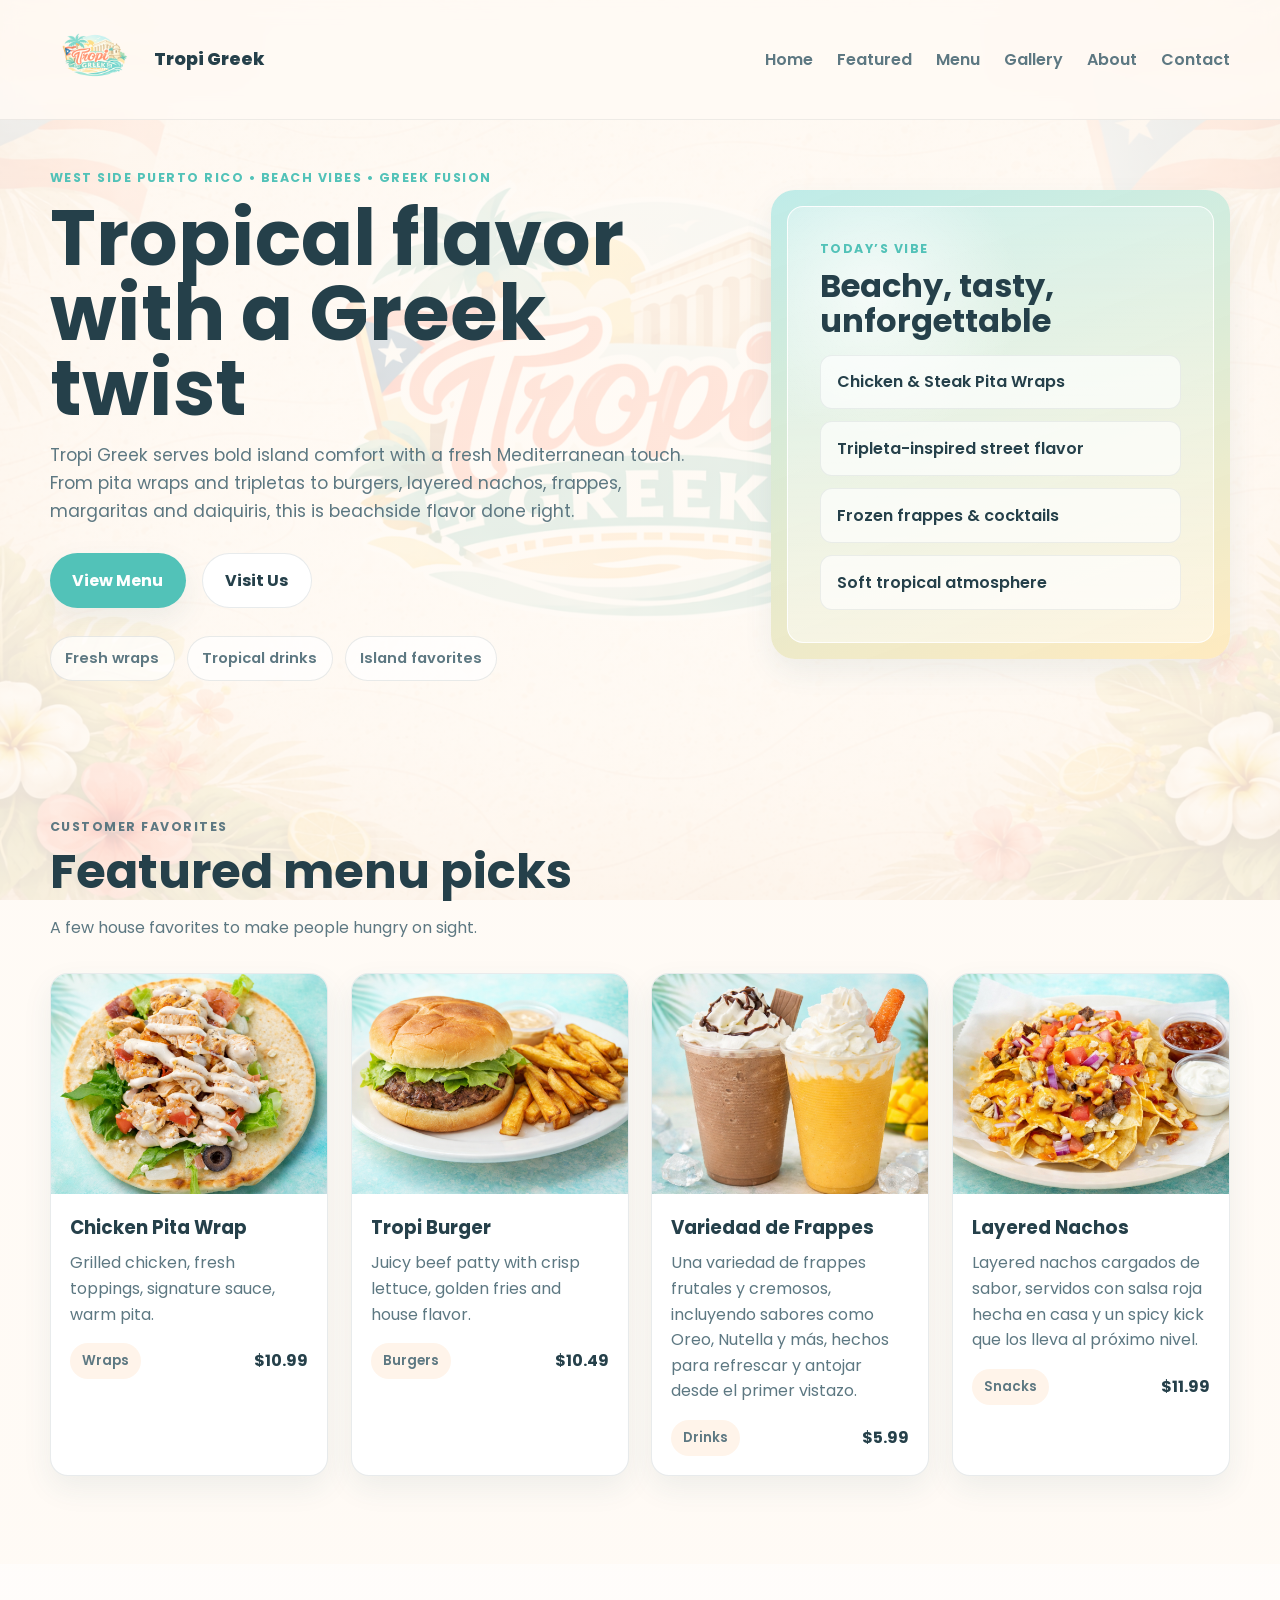
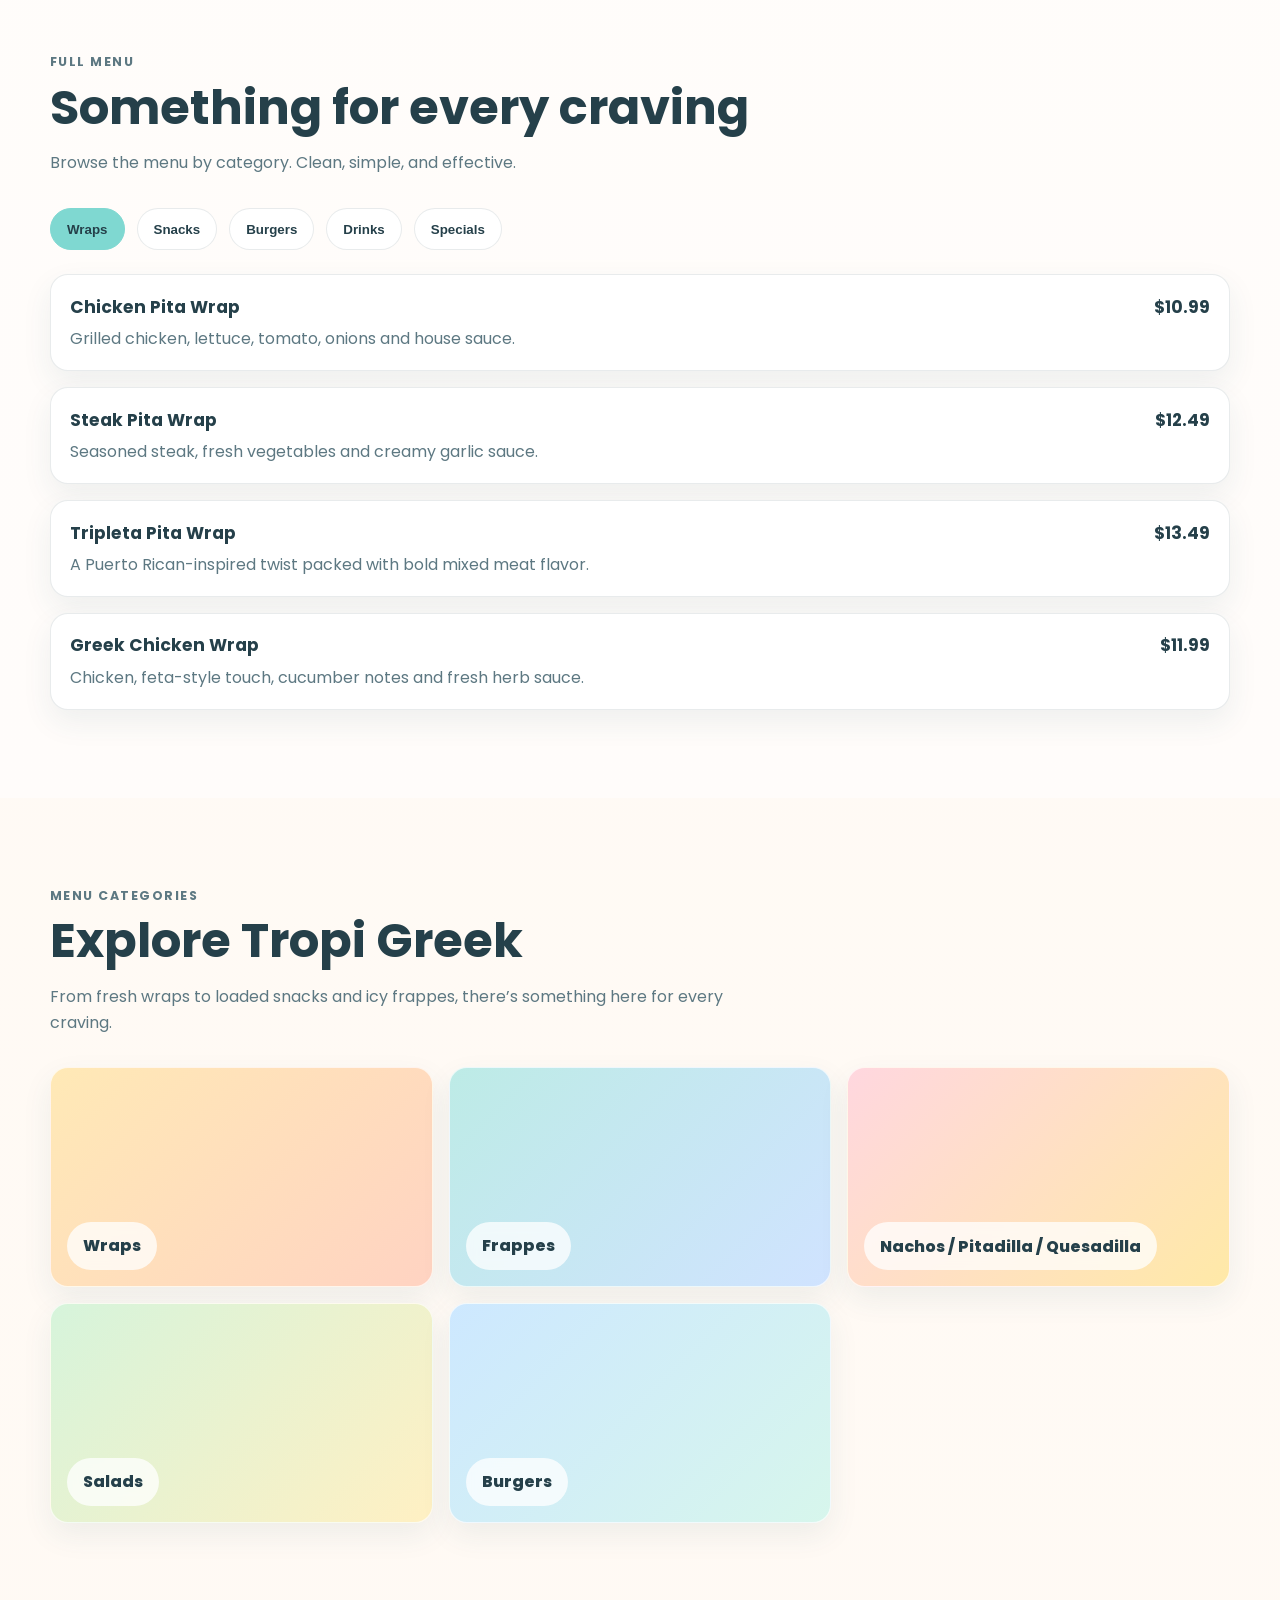
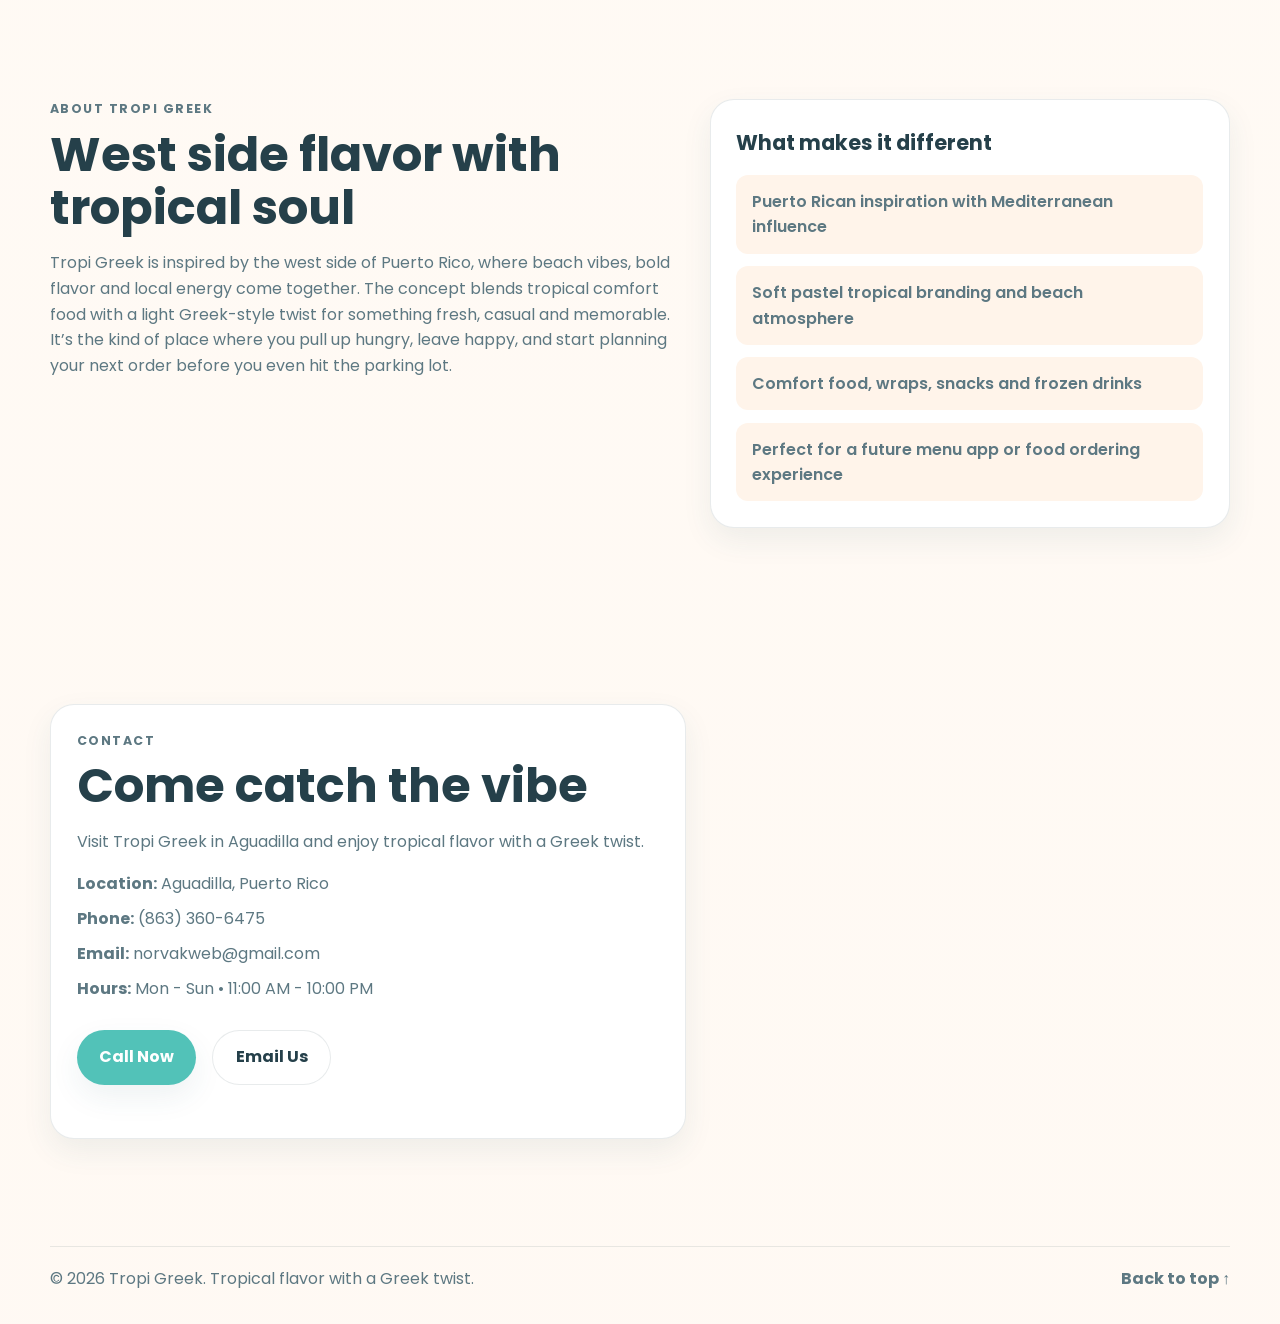
==== index.html @ 78d06142 "Tropi Greek landing page" ====
<!DOCTYPE html>
<html lang="en">
<head>
  <meta charset="UTF-8" />
  <meta name="viewport" content="width=device-width, initial-scale=1.0" />

  <title>Tropi Greek | Tropical flavor with a Greek twist</title>
  <meta
    name="description"
    content="Tropi Greek brings tropical Puerto Rican flavor with a Greek twist. Pita wraps, quesadillas, burgers, layered nachos, frappes, margaritas, daiquiris and more."
  />

  <link rel="preconnect" href="https://fonts.googleapis.com" />
  <link rel="preconnect" href="https://fonts.gstatic.com" crossorigin />
  <link
    href="https://fonts.googleapis.com/css2?family=Poppins:wght@400;500;600;700;800&display=swap"
    rel="stylesheet"
  />
  <link rel="stylesheet" href="style.css" />
</head>
<body>
  <!-- Header / Navigation -->
  <header class="site-header" id="home">
    <nav class="nav">
      <div class="container nav-inner">
        <a href="#home" class="logo">
          <img
            src="img/tropi-greek-logo.png"
            alt="Tropi Greek logo"
            class="logo-img"
          />
          <span class="logo-text">Tropi Greek</span>
        </a>

        <button
          class="nav-toggle"
          id="navToggle"
          aria-label="Toggle menu"
          aria-expanded="false"
        >
          <span></span>
          <span></span>
          <span></span>
        </button>

        <ul class="nav-menu" id="navMenu">
          <li><a href="#home">Home</a></li>
          <li><a href="#featured">Featured</a></li>
          <li><a href="#menu">Menu</a></li>
          <li><a href="#gallery">Gallery</a></li>
          <li><a href="#about">About</a></li>
          <li><a href="#contact">Contact</a></li>
        </ul>
      </div>
    </nav>

    <!-- Hero -->
    <section class="hero container">
      <div class="hero-copy">
        <p class="eyebrow">West Side Puerto Rico • Beach vibes • Greek fusion</p>

        <h1>Tropical flavor with a Greek twist</h1>

        <p class="hero-text">
          Tropi Greek serves bold island comfort with a fresh Mediterranean touch.
          From pita wraps and tripletas to burgers, layered nachos, frappes,
          margaritas and daiquiris, this is beachside flavor done right.
        </p>

        <div class="hero-actions">
          <a href="#menu" class="btn btn-primary">View Menu</a>
          <a href="#contact" class="btn btn-secondary">Visit Us</a>
        </div>

        <div class="hero-badges">
          <span>Fresh wraps</span>
          <span>Tropical drinks</span>
          <span>Island favorites</span>
        </div>
      </div>

      <div class="hero-card">
        <div class="hero-card-inner">
          <p class="mini-label">Today’s vibe</p>
          <h2>Beachy, tasty, unforgettable</h2>

          <ul>
            <li>Chicken & Steak Pita Wraps</li>
            <li>Tripleta-inspired street flavor</li>
            <li>Frozen frappes & cocktails</li>
            <li>Soft tropical atmosphere</li>
          </ul>
        </div>
      </div>
    </section>
  </header>

  <main>
    <!-- Featured -->
    <section class="section featured" id="featured">
      <div class="container">
        <div class="section-heading">
          <p class="section-kicker">Customer favorites</p>
          <h2>Featured menu picks</h2>
          <p>A few house favorites to make people hungry on sight.</p>
        </div>

        <div class="card-grid">
          <article class="food-card">
            <div class="food-image">
              <img
                src="img/pita-pollo.png"
                alt="Chicken pita wrap from Tropi Greek"
              />
            </div>

            <div class="food-card-body">
              <h3>Chicken Pita Wrap</h3>
              <p>Grilled chicken, fresh toppings, signature sauce, warm pita.</p>

              <div class="card-meta">
                <span>Wraps</span>
                <strong>$10.99</strong>
              </div>
            </div>
          </article>

          <article class="food-card">
            <div class="food-image">
              <img
                src="img/greek-burger.png"
                alt="Tropi Greek burger with fries"
              />
            </div>

            <div class="food-card-body">
              <h3>Tropi Burger</h3>
              <p>
                Juicy beef patty with crisp lettuce, golden fries and house flavor.
              </p>

              <div class="card-meta">
                <span>Burgers</span>
                <strong>$10.49</strong>
              </div>
            </div>
          </article>

          <article class="food-card">
            <div class="food-image">
              <img
                src="img/tropi-fraps.png"
                alt="Variedad de frappes de Tropi Greek"
              />
            </div>

            <div class="food-card-body">
              <h3>Variedad de Frappes</h3>
              <p>
                Una variedad de frappes frutales y cremosos, incluyendo sabores
                como Oreo, Nutella y más, hechos para refrescar y antojar desde el
                primer vistazo.
              </p>

              <div class="card-meta">
                <span>Drinks</span>
                <strong>$5.99</strong>
              </div>
            </div>
          </article>

          <article class="food-card">
            <div class="food-image">
              <img
                src="img/tropi-nachos.png"
                alt="Layered nachos from Tropi Greek"
              />
            </div>

            <div class="food-card-body">
              <h3>Layered Nachos</h3>
              <p>
                Layered nachos cargados de sabor, servidos con salsa roja hecha en
                casa y un spicy kick que los lleva al próximo nivel.
              </p>

              <div class="card-meta">
                <span>Snacks</span>
                <strong>$11.99</strong>
              </div>
            </div>
          </article>
        </div>
      </div>
    </section>

    <!-- Menu -->
    <section class="section menu-section" id="menu">
      <div class="container">
        <div class="section-heading">
          <p class="section-kicker">Full menu</p>
          <h2>Something for every craving</h2>
          <p>Browse the menu by category. Clean, simple, and effective.</p>
        </div>

        <div class="menu-tabs" id="menuTabs">
          <button class="tab-btn active" data-category="wraps">Wraps</button>
          <button class="tab-btn" data-category="snacks">Snacks</button>
          <button class="tab-btn" data-category="burgers">Burgers</button>
          <button class="tab-btn" data-category="drinks">Drinks</button>
          <button class="tab-btn" data-category="specials">Specials</button>
        </div>

        <div class="menu-panel active" data-panel="wraps">
          <div class="menu-list">
            <article class="menu-item">
              <div>
                <h3>Chicken Pita Wrap</h3>
                <p>Grilled chicken, lettuce, tomato, onions and house sauce.</p>
              </div>
              <strong>$10.99</strong>
            </article>

            <article class="menu-item">
              <div>
                <h3>Steak Pita Wrap</h3>
                <p>Seasoned steak, fresh vegetables and creamy garlic sauce.</p>
              </div>
              <strong>$12.49</strong>
            </article>

            <article class="menu-item">
              <div>
                <h3>Tripleta Pita Wrap</h3>
                <p>A Puerto Rican-inspired twist packed with bold mixed meat flavor.</p>
              </div>
              <strong>$13.49</strong>
            </article>

            <article class="menu-item">
              <div>
                <h3>Greek Chicken Wrap</h3>
                <p>Chicken, feta-style touch, cucumber notes and fresh herb sauce.</p>
              </div>
              <strong>$11.99</strong>
            </article>
          </div>
        </div>

        <div class="menu-panel" data-panel="snacks">
          <div class="menu-list">
            <article class="menu-item">
              <div>
                <h3>Quesadilla</h3>
                <p>Golden grilled tortilla loaded with melty cheese and choice of meat.</p>
              </div>
              <strong>$9.99</strong>
            </article>

            <article class="menu-item">
              <div>
                <h3>Layered Nachos</h3>
                <p>Crunchy chips, cheese, toppings, sauce and island flavor.</p>
              </div>
              <strong>$11.99</strong>
            </article>

            <article class="menu-item">
              <div>
                <h3>Loaded Fries</h3>
                <p>Crispy fries topped with cheese, sauce and optional protein.</p>
              </div>
              <strong>$8.99</strong>
            </article>

            <article class="menu-item">
              <div>
                <h3>Mozzarella Sticks</h3>
                <p>Classic crispy starter served hot and melty.</p>
              </div>
              <strong>$7.49</strong>
            </article>
          </div>
        </div>

        <div class="menu-panel" data-panel="burgers">
          <div class="menu-list">
            <article class="menu-item">
              <div>
                <h3>Tropi Burger</h3>
                <p>Juicy beef patty with lettuce, tomato, cheese and house sauce.</p>
              </div>
              <strong>$10.49</strong>
            </article>

            <article class="menu-item">
              <div>
                <h3>Double Beach Burger</h3>
                <p>Double patty, double cheese and a proper appetite requirement.</p>
              </div>
              <strong>$13.99</strong>
            </article>

            <article class="menu-item">
              <div>
                <h3>BBQ Island Burger</h3>
                <p>Smoky-sweet BBQ style burger with crispy onions.</p>
              </div>
              <strong>$11.99</strong>
            </article>
          </div>
        </div>

        <div class="menu-panel" data-panel="drinks">
          <div class="menu-list">
            <article class="menu-item">
              <div>
                <h3>Strawberry Frappe</h3>
                <p>Cold, creamy and bright with fruity tropical sweetness.</p>
              </div>
              <strong>$5.99</strong>
            </article>

            <article class="menu-item">
              <div>
                <h3>Vanilla Frappe</h3>
                <p>Smooth blended classic for the sweet-tooth crowd.</p>
              </div>
              <strong>$5.49</strong>
            </article>

            <article class="menu-item">
              <div>
                <h3>Margarita</h3>
                <p>Frozen or on the rocks. Citrus, chill and beach energy.</p>
              </div>
              <strong>$8.99</strong>
            </article>

            <article class="menu-item">
              <div>
                <h3>Daiquiri</h3>
                <p>Refreshing frozen cocktail with a fun tropical kick.</p>
              </div>
              <strong>$8.49</strong>
            </article>
          </div>
        </div>

        <div class="menu-panel" data-panel="specials">
          <div class="menu-list">
            <article class="menu-item">
              <div>
                <h3>Tropi Combo</h3>
                <p>Any pita wrap, fries and a drink.</p>
              </div>
              <strong>$15.99</strong>
            </article>

            <article class="menu-item">
              <div>
                <h3>Beach Snack Combo</h3>
                <p>Quesadilla or nachos with a frappe.</p>
              </div>
              <strong>$14.49</strong>
            </article>

            <article class="menu-item">
              <div>
                <h3>Sunset Burger Combo</h3>
                <p>Burger, fries and house drink for end-of-day cravings.</p>
              </div>
              <strong>$16.49</strong>
            </article>
          </div>
        </div>
      </div>
    </section>

    <!-- Gallery -->
<section class="section gallery-section" id="gallery">
  <div class="container">
    <div class="section-heading">
      <p class="section-kicker">Menu Categories</p>
      <h2>Explore Tropi Greek</h2>
      <p>From fresh wraps to loaded snacks and icy frappes, there’s something here for every craving.</p>
    </div>

    <div class="gallery-grid gallery-grid-five">
      <div class="gallery-card gallery-a">
        <span>Wraps</span>
      </div>

      <div class="gallery-card gallery-b">
        <span>Frappes</span>
      </div>

      <div class="gallery-card gallery-c">
        <span>Nachos / Pitadilla / Quesadilla</span>
      </div>

      <div class="gallery-card gallery-d">
        <span>Salads</span>
      </div>

      <div class="gallery-card gallery-e">
        <span>Burgers</span>
      </div>
    </div>
  </div>
</section>

    <!-- About -->
    <section class="section about-section" id="about">
      <div class="container about-grid">
        <div>
          <p class="section-kicker">About Tropi Greek</p>
          <h2>West side flavor with tropical soul</h2>
          <p>
            Tropi Greek is inspired by the west side of Puerto Rico, where beach
            vibes, bold flavor and local energy come together. The concept blends
            tropical comfort food with a light Greek-style twist for something
            fresh, casual and memorable.
          </p>
          <p>
            It’s the kind of place where you pull up hungry, leave happy, and start
            planning your next order before you even hit the parking lot.
          </p>
        </div>

        <div class="about-box">
          <h3>What makes it different</h3>
          <ul>
            <li>Puerto Rican inspiration with Mediterranean influence</li>
            <li>Soft pastel tropical branding and beach atmosphere</li>
            <li>Comfort food, wraps, snacks and frozen drinks</li>
            <li>Perfect for a future menu app or food ordering experience</li>
          </ul>
        </div>
      </div>
    </section>

    <!-- Contact -->
    <section class="section contact-section" id="contact">
      <div class="container contact-grid">
        <div class="contact-card">
          <p class="section-kicker">Contact</p>
          <h2>Come catch the vibe</h2>
          <p>Visit Tropi Greek in Aguadilla and enjoy tropical flavor with a Greek twist.</p>

          <div class="contact-list">
            <p>
              <strong>Location:</strong>
              <a
                href="https://maps.app.goo.gl/B4uURozzpSMgaA9f9"
                target="_blank"
                rel="noopener noreferrer"
              >
                Aguadilla, Puerto Rico
              </a>
            </p>
            <p><strong>Phone:</strong> (863) 360-6475</p>
            <p><strong>Email:</strong> norvakweb@gmail.com</p>
            <p><strong>Hours:</strong> Mon - Sun • 11:00 AM - 10:00 PM</p>
          </div>

          <div class="hero-actions">
            <a href="tel:+18633606475" class="btn btn-primary">Call Now</a>
            <a href="mailto:norvakweb@gmail.com" class="btn btn-secondary">Email Us</a>
          </div>
        </div>
      </div>
    </section>
  </main>

  <!-- Footer -->
  <footer class="site-footer">
    <div class="container footer-inner">
      <p>© <span id="year"></span> Tropi Greek. Tropical flavor with a Greek twist.</p>
      <a href="#home">Back to top ↑</a>
    </div>
  </footer>

  <script src="script.js"></script>
</body>
</html>
---- style.css ----
:root {
  --bg: #fffaf4;
  --surface: #ffffff;
  --surface-soft: #fff4ea;
  --text: #25404a;
  --text-soft: #5d7882;
  --primary: #7fd8d1;
  --primary-deep: #52c2b8;
  --secondary: #ffb8a6;
  --accent: #ffe29a;
  --mint: #c8f0dc;
  --border: rgba(37, 64, 74, 0.1);
  --shadow: 0 12px 30px rgba(44, 86, 100, 0.08);
  --radius-lg: 24px;
  --radius-md: 18px;
  --radius-sm: 12px;
  --container: 1180px;
}

* {
  box-sizing: border-box;
  margin: 0;
  padding: 0;
}

html {
  scroll-behavior: smooth;
}

body {
  font-family: "Poppins", sans-serif;
  background:
    linear-gradient(rgba(255, 250, 244, 0.82), rgba(255, 248, 241, 0.82)),
    url("img/tropi-background.png") center center / cover no-repeat fixed;
  color: var(--text);
  line-height: 1.6;
}

img {
  max-width: 100%;
  display: block;
}

a {
  color: inherit;
  text-decoration: none;
}

ul {
  list-style: none;
}

.container {
  width: min(100% - 2rem, var(--container));
  margin-inline: auto;
}

.section {
  padding: 5.5rem 0;
}

.section-heading {
  max-width: 720px;
  margin-bottom: 2rem;
}

.section-kicker,
.eyebrow,
.mini-label {
  text-transform: uppercase;
  letter-spacing: 0.12em;
  font-size: 0.78rem;
  font-weight: 700;
  color: var(--primary-deep);
}

.section-heading h2,
.about-section h2,
.contact-card h2 {
  font-size: clamp(2rem, 4vw, 3rem);
  line-height: 1.1;
  margin: 0.6rem 0 1rem;
}

.section-heading p,
.hero-text,
.about-section p,
.contact-card p,
.menu-item p,
.food-card p {
  color: var(--text-soft);
}

.site-header {
  padding-bottom: 3rem;
}

.nav {
  position: sticky;
  top: 0;
  z-index: 1000;
  backdrop-filter: blur(10px);
  background: rgba(255, 250, 244, 0.88);
  border-bottom: 1px solid rgba(37, 64, 74, 0.08);
}

.nav-inner {
  display: flex;
  align-items: center;
  justify-content: space-between;
  padding: 0.9rem 0;
  position: relative;
}

.logo {
  display: inline-flex;
  align-items: center;
  gap: 0.85rem;
  font-weight: 800;
  color: var(--text);
}

.logo-img {
  width: 90px;
  height: 90px;
  object-fit: contain;
  display: block;
  flex-shrink: 0;
}

.logo-text {
  font-size: 1.1rem;
  line-height: 1;
}

.nav-menu {
  display: flex;
  align-items: center;
  gap: 1.5rem;
}

.nav-menu a {
  font-weight: 600;
  color: var(--text-soft);
  transition: color 0.2s ease;
}

.nav-menu a:hover {
  color: var(--text);
}

.nav-toggle {
  display: none;
  background: transparent;
  border: 0;
  cursor: pointer;
}

.nav-toggle span {
  display: block;
  width: 28px;
  height: 3px;
  margin: 5px 0;
  border-radius: 999px;
  background: var(--text);
}

.hero {
  display: grid;
  grid-template-columns: 1.2fr 0.8fr;
  gap: 2rem;
  align-items: center;
  padding-top: 3rem;
}

.hero-copy h1 {
  font-size: clamp(2.75rem, 6vw, 5rem);
  line-height: 0.98;
  margin: 0.8rem 0 1rem;
}

.hero-text {
  max-width: 650px;
  font-size: 1.08rem;
}

.hero-actions {
  display: flex;
  flex-wrap: wrap;
  gap: 1rem;
  margin: 1.75rem 0;
}

.btn {
  display: inline-flex;
  align-items: center;
  justify-content: center;
  min-height: 50px;
  padding: 0.85rem 1.4rem;
  border-radius: 999px;
  font-weight: 700;
  transition: transform 0.2s ease, box-shadow 0.2s ease, background 0.2s ease;
}

.btn:hover {
  transform: translateY(-2px);
}

.btn-primary {
  background: var(--primary-deep);
  color: white;
  box-shadow: var(--shadow);
}

.btn-secondary {
  background: white;
  color: var(--text);
  border: 1px solid var(--border);
}

.hero-badges {
  display: flex;
  flex-wrap: wrap;
  gap: 0.75rem;
}

.hero-badges span {
  background: rgba(255, 255, 255, 0.7);
  border: 1px solid var(--border);
  padding: 0.6rem 0.9rem;
  border-radius: 999px;
  font-size: 0.92rem;
  font-weight: 600;
  color: var(--text-soft);
}

.hero-card {
  min-height: 440px;
  border-radius: var(--radius-lg);
  padding: 1rem;
  background:
    linear-gradient(160deg, rgba(127, 216, 209, 0.5), rgba(255, 226, 154, 0.55)),
    linear-gradient(180deg, #ffffff, #fff6ef);
  box-shadow: var(--shadow);
  display: flex;
}

.hero-card-inner {
  width: 100%;
  border-radius: calc(var(--radius-lg) - 8px);
  border: 1px solid rgba(255, 255, 255, 0.9);
  padding: 2rem;
  display: flex;
  flex-direction: column;
  justify-content: flex-end;
  background:
    radial-gradient(circle at 20% 20%, rgba(255, 255, 255, 0.7), transparent 30%),
    linear-gradient(180deg, rgba(255, 255, 255, 0.25), rgba(255, 255, 255, 0.5));
}

.hero-card-inner h2 {
  font-size: 2rem;
  margin: 0.6rem 0 1rem;
  line-height: 1.1;
}

.hero-card-inner ul {
  display: grid;
  gap: 0.75rem;
}

.hero-card-inner li {
  background: rgba(255, 255, 255, 0.65);
  border: 1px solid rgba(37, 64, 74, 0.08);
  border-radius: var(--radius-sm);
  padding: 0.85rem 1rem;
  font-weight: 600;
}

.card-grid {
  display: grid;
  grid-template-columns: repeat(4, 1fr);
  gap: 1.4rem;
}

.food-card {
  background: var(--surface);
  border-radius: var(--radius-md);
  overflow: hidden;
  box-shadow: var(--shadow);
  border: 1px solid var(--border);
}

.food-image {
  height: 220px;
  overflow: hidden;
  background: linear-gradient(135deg, #e8fbf8, #fff3e8);
}

.food-image img {
  width: 100%;
  height: 100%;
  object-fit: cover;
  display: block;
}

.food-card-body {
  padding: 1.2rem;
}

.food-card h3 {
  margin-bottom: 0.5rem;
  font-size: 1.15rem;
}

.card-meta {
  display: flex;
  align-items: center;
  justify-content: space-between;
  margin-top: 1rem;
  gap: 1rem;
}

.card-meta span {
  background: var(--surface-soft);
  color: var(--text-soft);
  font-weight: 600;
  padding: 0.45rem 0.75rem;
  border-radius: 999px;
  font-size: 0.84rem;
}

.card-meta strong {
  color: var(--text);
  font-size: 1rem;
}

.menu-section {
  background: rgba(255, 255, 255, 0.55);
}

.menu-tabs {
  display: flex;
  flex-wrap: wrap;
  gap: 0.75rem;
  margin-bottom: 1.5rem;
}

.tab-btn {
  border: 1px solid var(--border);
  background: white;
  color: var(--text);
  border-radius: 999px;
  padding: 0.8rem 1rem;
  font-weight: 700;
  cursor: pointer;
  transition: all 0.2s ease;
}

.tab-btn.active,
.tab-btn:hover {
  background: var(--primary);
  border-color: var(--primary);
}

.menu-panel {
  display: none;
}

.menu-panel.active {
  display: block;
}

.menu-list {
  display: grid;
  gap: 1rem;
}

.menu-item {
  background: white;
  border: 1px solid var(--border);
  border-radius: var(--radius-md);
  padding: 1.15rem 1.2rem;
  box-shadow: var(--shadow);
  display: flex;
  align-items: flex-start;
  justify-content: space-between;
  gap: 1rem;
}

.menu-item h3 {
  margin-bottom: 0.3rem;
  font-size: 1.08rem;
}

.menu-item strong {
  white-space: nowrap;
  font-size: 1.05rem;
}

.gallery-grid {
  display: grid;
  gap: 1rem;
}

.gallery-grid-five {
  grid-template-columns: repeat(3, 1fr);
}

.gallery-card {
  min-height: 220px;
  border-radius: var(--radius-md);
  padding: 1rem;
  display: flex;
  align-items: end;
  justify-content: start;
  color: var(--text);
  font-weight: 800;
  box-shadow: var(--shadow);
  border: 1px solid rgba(255, 255, 255, 0.7);
}

.gallery-card span {
  background: rgba(255, 255, 255, 0.82);
  backdrop-filter: blur(6px);
  padding: 0.7rem 1rem;
  border-radius: 999px;
  font-size: 1rem;
}

.gallery-a {
  background: linear-gradient(135deg, #ffe9b6, #ffd3c2);
}

.gallery-b {
  background: linear-gradient(135deg, #bdebe6, #d0e3ff);
}

.gallery-c {
  background: linear-gradient(135deg, #ffd7df, #ffe9a7);
}

.gallery-d {
  background: linear-gradient(135deg, #d6f4db, #fff0c3);
}

.gallery-e {
  background: linear-gradient(135deg, #cde8ff, #d7f6ec);
}

.gallery-card span {
  background: rgba(255, 255, 255, 0.75);
  backdrop-filter: blur(6px);
  padding: 0.7rem 1rem;
  border-radius: 999px;
}

.gallery-a {
  background: linear-gradient(135deg, #ffe9b6, #ffd3c2);
}

.gallery-b {
  background: linear-gradient(135deg, #bdebe6, #d0e3ff);
}

.gallery-c {
  background: linear-gradient(135deg, #ffd7df, #ffe9a7);
}

.gallery-d {
  background: linear-gradient(135deg, #d6f4db, #fff0c3);
}

.gallery-e {
  background: linear-gradient(135deg, #cde8ff, #d7f6ec);
}

.gallery-f {
  background: linear-gradient(135deg, #ffd7c9, #fff4b3);
}

.about-grid,
.contact-grid {
  display: grid;
  grid-template-columns: 1.1fr 0.9fr;
  gap: 1.5rem;
  align-items: start;
}

.about-box,
.contact-card {
  background: white;
  border-radius: var(--radius-lg);
  padding: 1.6rem;
  border: 1px solid var(--border);
  box-shadow: var(--shadow);
}

.about-box h3 {
  margin-bottom: 1rem;
  font-size: 1.3rem;
}

.about-box ul {
  display: grid;
  gap: 0.8rem;
}

.about-box li {
  padding: 0.85rem 0.95rem;
  border-radius: var(--radius-sm);
  background: var(--surface-soft);
  color: var(--text-soft);
  font-weight: 600;
}

.contact-list {
  display: grid;
  gap: 0.6rem;
  margin-top: 1rem;
}

.site-footer {
  padding: 1.2rem 0 2rem;
}

.footer-inner {
  border-top: 1px solid var(--border);
  padding-top: 1.2rem;
  display: flex;
  justify-content: space-between;
  gap: 1rem;
  flex-wrap: wrap;
  color: var(--text-soft);
}

.footer-inner a {
  font-weight: 700;
}

@media (max-width: 1024px) {
  .hero,
  .about-grid,
  .contact-grid {
    grid-template-columns: 1fr 1fr;
  }

  .card-grid {
    grid-template-columns: repeat(2, 1fr);
  }

  .gallery-grid {
    grid-template-columns: repeat(2, 1fr);
  }

  .hero {
    align-items: stretch;
  }
}

@media (max-width: 768px) {
  .nav-toggle {
    display: block;
    z-index: 20;
  }

  .nav-menu {
    position: absolute;
    top: calc(100% + 0.5rem);
    right: 0;
    width: min(260px, 100%);
    background: rgba(255, 255, 255, 0.96);
    border: 1px solid var(--border);
    box-shadow: var(--shadow);
    border-radius: var(--radius-md);
    padding: 1rem;
    display: none;
    flex-direction: column;
    align-items: flex-start;
  }

  .nav-menu.open {
    display: flex;
  }

  .hero,
  .about-grid,
  .contact-grid,
  .card-grid,
  .gallery-grid {
    grid-template-columns: 1fr;
  }

  .hero {
    padding-top: 2rem;
  }

  .hero-card {
    min-height: 320px;
  }

  .menu-item {
    flex-direction: column;
    align-items: flex-start;
  }

  .section {
    padding: 4.5rem 0;
  }

  .hero-copy h1 {
    line-height: 1.02;
  }

  .logo-img {
    width: 72px;
    height: 72px;
  }
}
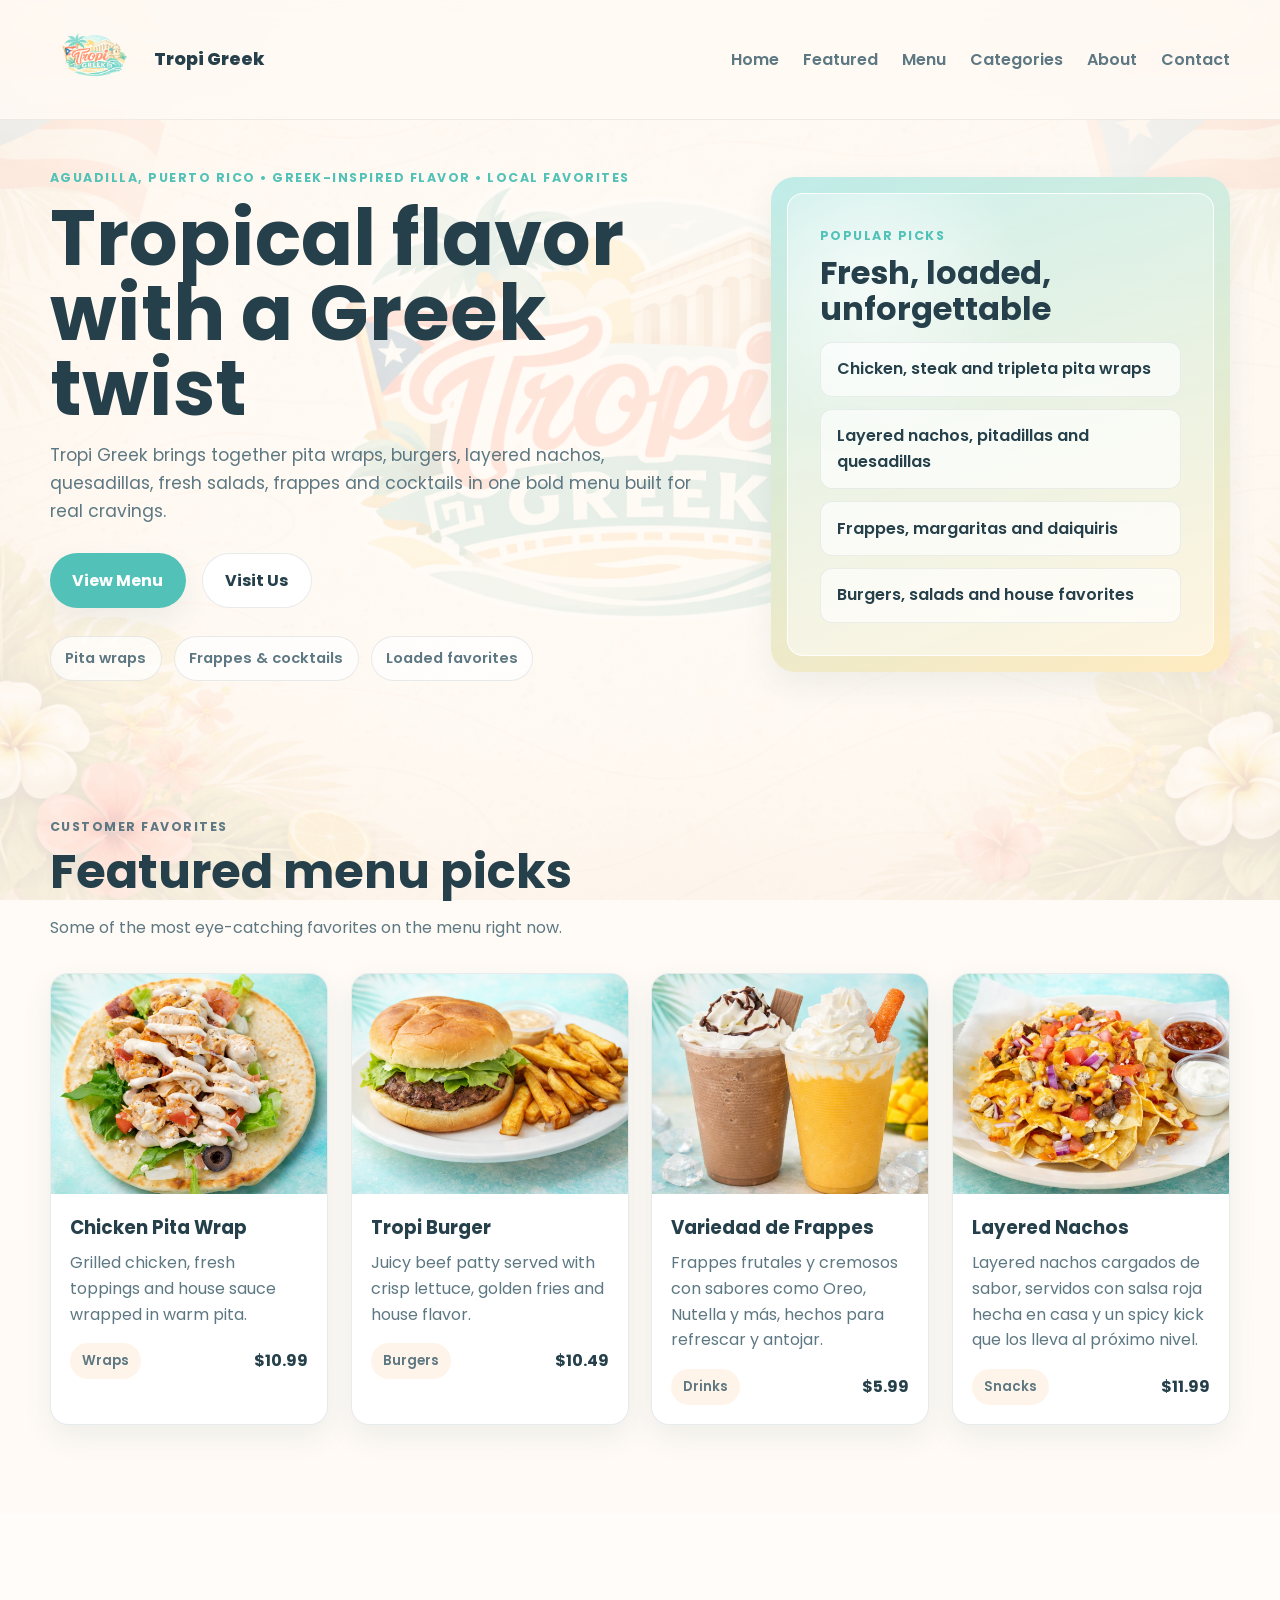
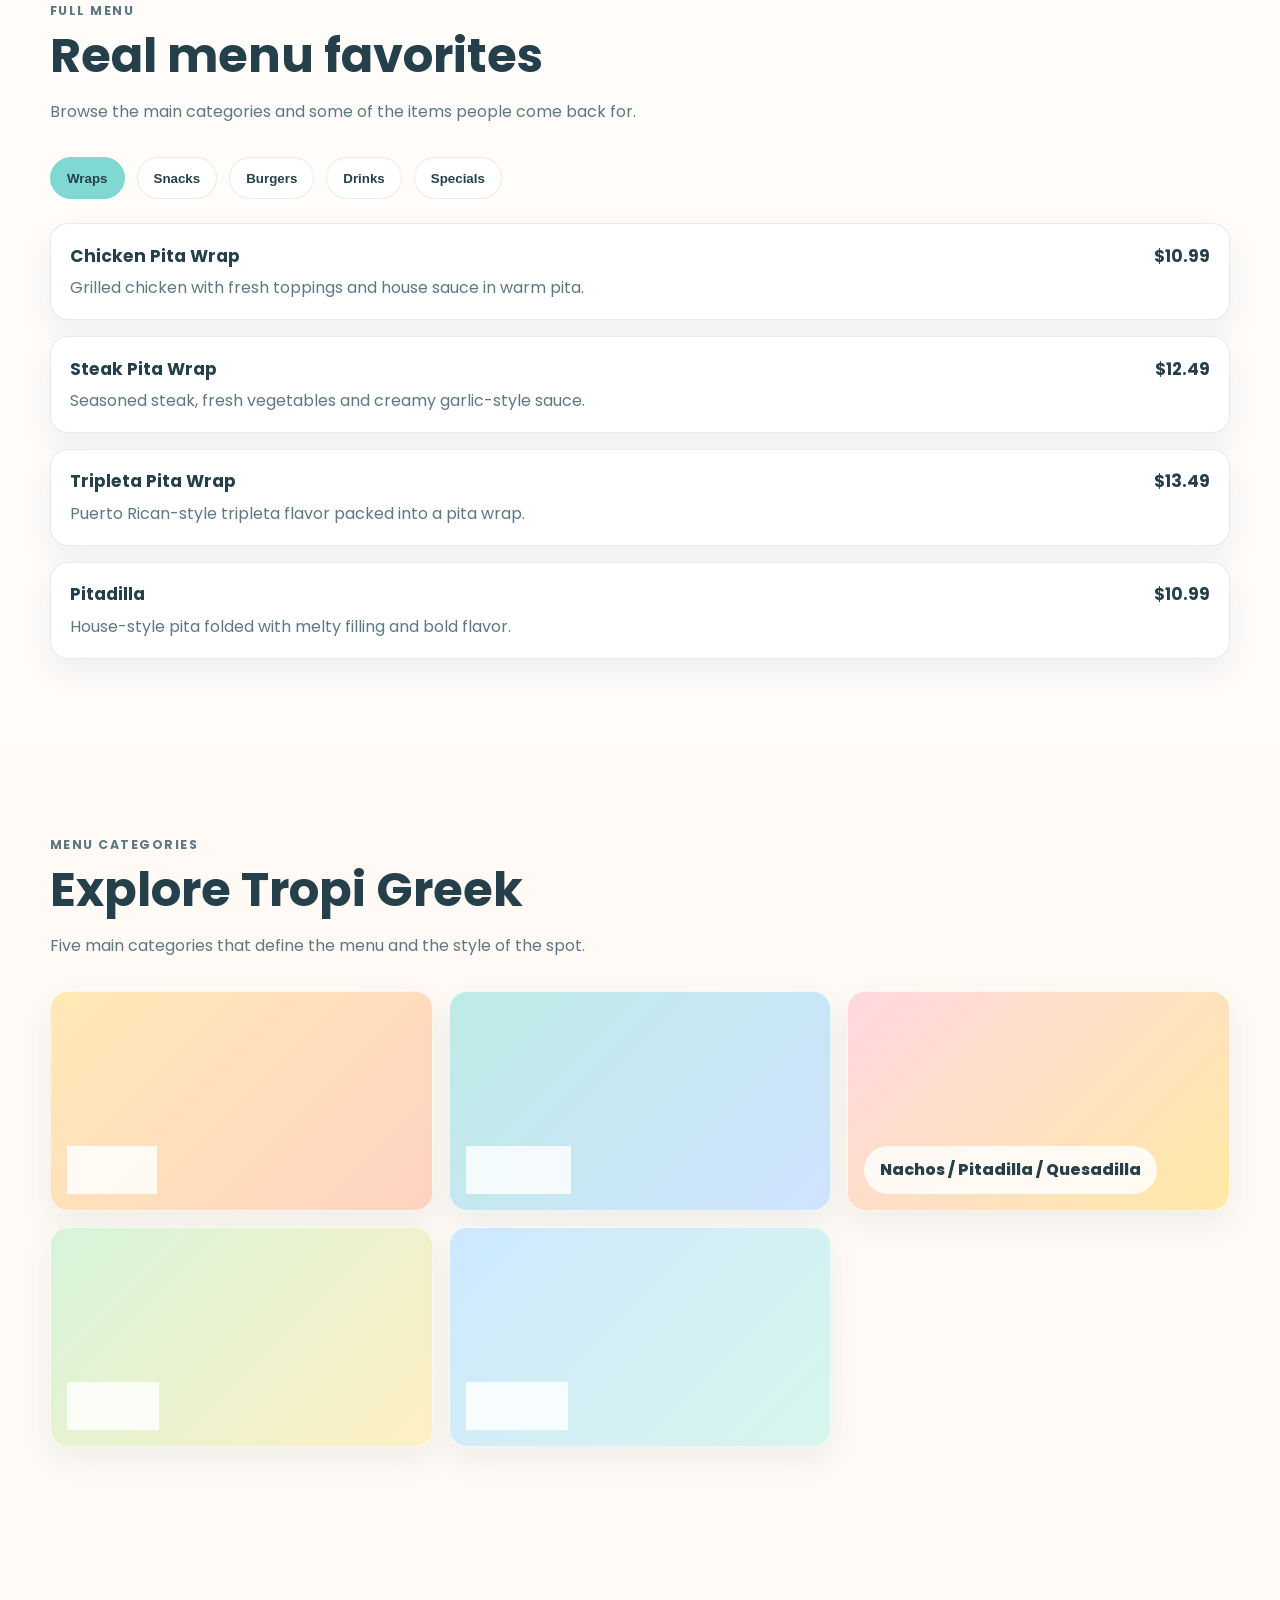
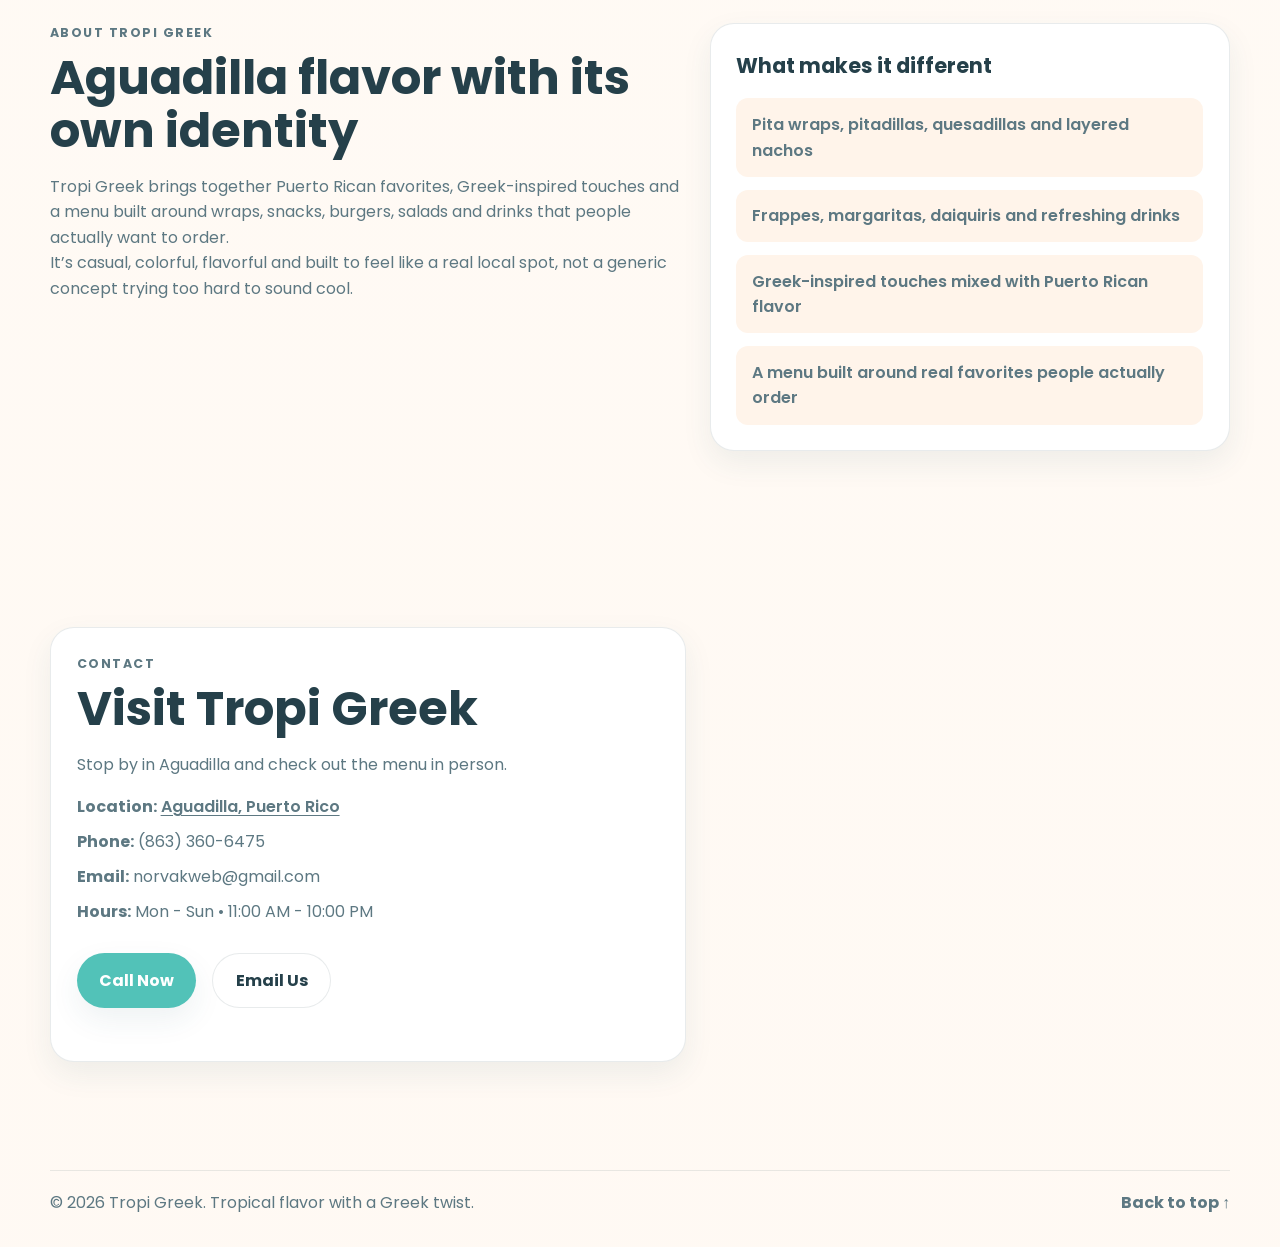
==== commit 8481871b: "cleaned codes" ====
--- a/index.html
+++ b/index.html
@@ -7,7 +7,7 @@
   <title>Tropi Greek | Tropical flavor with a Greek twist</title>
   <meta
     name="description"
-    content="Tropi Greek brings tropical Puerto Rican flavor with a Greek twist. Pita wraps, quesadillas, burgers, layered nachos, frappes, margaritas, daiquiris and more."
+    content="Tropi Greek in Aguadilla serves pita wraps, burgers, layered nachos, quesadillas, salads, frappes, margaritas and daiquiris with a tropical Puerto Rican and Greek-inspired twist."
   />
 
   <link rel="preconnect" href="https://fonts.googleapis.com" />
@@ -47,7 +47,7 @@
           <li><a href="#home">Home</a></li>
           <li><a href="#featured">Featured</a></li>
           <li><a href="#menu">Menu</a></li>
-          <li><a href="#gallery">Gallery</a></li>
+          <li><a href="#gallery">Categories</a></li>
           <li><a href="#about">About</a></li>
           <li><a href="#contact">Contact</a></li>
         </ul>
@@ -57,14 +57,14 @@
     <!-- Hero -->
     <section class="hero container">
       <div class="hero-copy">
-        <p class="eyebrow">West Side Puerto Rico • Beach vibes • Greek fusion</p>
+        <p class="eyebrow">Aguadilla, Puerto Rico • Greek-inspired flavor • Local favorites</p>
 
         <h1>Tropical flavor with a Greek twist</h1>
 
         <p class="hero-text">
-          Tropi Greek serves bold island comfort with a fresh Mediterranean touch.
-          From pita wraps and tripletas to burgers, layered nachos, frappes,
-          margaritas and daiquiris, this is beachside flavor done right.
+          Tropi Greek brings together pita wraps, burgers, layered nachos,
+          quesadillas, fresh salads, frappes and cocktails in one bold menu
+          built for real cravings.
         </p>
 
         <div class="hero-actions">
@@ -73,22 +73,22 @@
         </div>
 
         <div class="hero-badges">
-          <span>Fresh wraps</span>
-          <span>Tropical drinks</span>
-          <span>Island favorites</span>
+          <span>Pita wraps</span>
+          <span>Frappes & cocktails</span>
+          <span>Loaded favorites</span>
         </div>
       </div>
 
       <div class="hero-card">
         <div class="hero-card-inner">
-          <p class="mini-label">Today’s vibe</p>
-          <h2>Beachy, tasty, unforgettable</h2>
+          <p class="mini-label">Popular picks</p>
+          <h2>Fresh, loaded, unforgettable</h2>
 
           <ul>
-            <li>Chicken & Steak Pita Wraps</li>
-            <li>Tripleta-inspired street flavor</li>
-            <li>Frozen frappes & cocktails</li>
-            <li>Soft tropical atmosphere</li>
+            <li>Chicken, steak and tripleta pita wraps</li>
+            <li>Layered nachos, pitadillas and quesadillas</li>
+            <li>Frappes, margaritas and daiquiris</li>
+            <li>Burgers, salads and house favorites</li>
           </ul>
         </div>
       </div>
@@ -102,7 +102,7 @@
         <div class="section-heading">
           <p class="section-kicker">Customer favorites</p>
           <h2>Featured menu picks</h2>
-          <p>A few house favorites to make people hungry on sight.</p>
+          <p>Some of the most eye-catching favorites on the menu right now.</p>
         </div>
 
         <div class="card-grid">
@@ -116,7 +116,7 @@
 
             <div class="food-card-body">
               <h3>Chicken Pita Wrap</h3>
-              <p>Grilled chicken, fresh toppings, signature sauce, warm pita.</p>
+              <p>Grilled chicken, fresh toppings and house sauce wrapped in warm pita.</p>
 
               <div class="card-meta">
                 <span>Wraps</span>
@@ -135,9 +135,7 @@
 
             <div class="food-card-body">
               <h3>Tropi Burger</h3>
-              <p>
-                Juicy beef patty with crisp lettuce, golden fries and house flavor.
-              </p>
+              <p>Juicy beef patty served with crisp lettuce, golden fries and house flavor.</p>
 
               <div class="card-meta">
                 <span>Burgers</span>
@@ -157,9 +155,8 @@
             <div class="food-card-body">
               <h3>Variedad de Frappes</h3>
               <p>
-                Una variedad de frappes frutales y cremosos, incluyendo sabores
-                como Oreo, Nutella y más, hechos para refrescar y antojar desde el
-                primer vistazo.
+                Frappes frutales y cremosos con sabores como Oreo, Nutella y más,
+                hechos para refrescar y antojar.
               </p>
 
               <div class="card-meta">
@@ -199,8 +196,8 @@
       <div class="container">
         <div class="section-heading">
           <p class="section-kicker">Full menu</p>
-          <h2>Something for every craving</h2>
-          <p>Browse the menu by category. Clean, simple, and effective.</p>
+          <h2>Real menu favorites</h2>
+          <p>Browse the main categories and some of the items people come back for.</p>
         </div>
 
         <div class="menu-tabs" id="menuTabs">
@@ -216,7 +213,7 @@
             <article class="menu-item">
               <div>
                 <h3>Chicken Pita Wrap</h3>
-                <p>Grilled chicken, lettuce, tomato, onions and house sauce.</p>
+                <p>Grilled chicken with fresh toppings and house sauce in warm pita.</p>
               </div>
               <strong>$10.99</strong>
             </article>
@@ -224,7 +221,7 @@
             <article class="menu-item">
               <div>
                 <h3>Steak Pita Wrap</h3>
-                <p>Seasoned steak, fresh vegetables and creamy garlic sauce.</p>
+                <p>Seasoned steak, fresh vegetables and creamy garlic-style sauce.</p>
               </div>
               <strong>$12.49</strong>
             </article>
@@ -232,17 +229,17 @@
             <article class="menu-item">
               <div>
                 <h3>Tripleta Pita Wrap</h3>
-                <p>A Puerto Rican-inspired twist packed with bold mixed meat flavor.</p>
+                <p>Puerto Rican-style tripleta flavor packed into a pita wrap.</p>
               </div>
               <strong>$13.49</strong>
             </article>
 
             <article class="menu-item">
               <div>
-                <h3>Greek Chicken Wrap</h3>
-                <p>Chicken, feta-style touch, cucumber notes and fresh herb sauce.</p>
-              </div>
-              <strong>$11.99</strong>
+                <h3>Pitadilla</h3>
+                <p>House-style pita folded with melty filling and bold flavor.</p>
+              </div>
+              <strong>$10.99</strong>
             </article>
           </div>
         </div>
@@ -251,34 +248,34 @@
           <div class="menu-list">
             <article class="menu-item">
               <div>
+                <h3>Layered Nachos</h3>
+                <p>Loaded nachos with toppings, cheese and house-made spicy red sauce.</p>
+              </div>
+              <strong>$11.99</strong>
+            </article>
+
+            <article class="menu-item">
+              <div>
                 <h3>Quesadilla</h3>
-                <p>Golden grilled tortilla loaded with melty cheese and choice of meat.</p>
+                <p>Golden grilled tortilla with melty cheese and your choice of filling.</p>
               </div>
               <strong>$9.99</strong>
             </article>
 
             <article class="menu-item">
               <div>
-                <h3>Layered Nachos</h3>
-                <p>Crunchy chips, cheese, toppings, sauce and island flavor.</p>
-              </div>
-              <strong>$11.99</strong>
+                <h3>Pitadilla</h3>
+                <p>A local favorite with pita, filling and a crispy, satisfying bite.</p>
+              </div>
+              <strong>$10.99</strong>
             </article>
 
             <article class="menu-item">
               <div>
                 <h3>Loaded Fries</h3>
-                <p>Crispy fries topped with cheese, sauce and optional protein.</p>
+                <p>Crispy fries topped with cheese, sauce and extra flavor.</p>
               </div>
               <strong>$8.99</strong>
-            </article>
-
-            <article class="menu-item">
-              <div>
-                <h3>Mozzarella Sticks</h3>
-                <p>Classic crispy starter served hot and melty.</p>
-              </div>
-              <strong>$7.49</strong>
             </article>
           </div>
         </div>
@@ -288,25 +285,25 @@
             <article class="menu-item">
               <div>
                 <h3>Tropi Burger</h3>
-                <p>Juicy beef patty with lettuce, tomato, cheese and house sauce.</p>
+                <p>Juicy beef patty with lettuce, cheese and house flavor.</p>
               </div>
               <strong>$10.49</strong>
             </article>
 
             <article class="menu-item">
               <div>
-                <h3>Double Beach Burger</h3>
-                <p>Double patty, double cheese and a proper appetite requirement.</p>
+                <h3>Double Burger</h3>
+                <p>Double patty, double cheese and the kind of appetite it deserves.</p>
               </div>
               <strong>$13.99</strong>
             </article>
 
             <article class="menu-item">
               <div>
-                <h3>BBQ Island Burger</h3>
-                <p>Smoky-sweet BBQ style burger with crispy onions.</p>
-              </div>
-              <strong>$11.99</strong>
+                <h3>House Burger Combo</h3>
+                <p>Burger served with fries for an easy go-to favorite.</p>
+              </div>
+              <strong>$16.49</strong>
             </article>
           </div>
         </div>
@@ -315,24 +312,16 @@
           <div class="menu-list">
             <article class="menu-item">
               <div>
-                <h3>Strawberry Frappe</h3>
-                <p>Cold, creamy and bright with fruity tropical sweetness.</p>
+                <h3>Frappes</h3>
+                <p>Available in fruity and creamy flavors like Oreo, Nutella and more.</p>
               </div>
               <strong>$5.99</strong>
             </article>
 
             <article class="menu-item">
               <div>
-                <h3>Vanilla Frappe</h3>
-                <p>Smooth blended classic for the sweet-tooth crowd.</p>
-              </div>
-              <strong>$5.49</strong>
-            </article>
-
-            <article class="menu-item">
-              <div>
                 <h3>Margarita</h3>
-                <p>Frozen or on the rocks. Citrus, chill and beach energy.</p>
+                <p>Cold, citrusy and made for the menu’s bolder side.</p>
               </div>
               <strong>$8.99</strong>
             </article>
@@ -340,9 +329,17 @@
             <article class="menu-item">
               <div>
                 <h3>Daiquiri</h3>
-                <p>Refreshing frozen cocktail with a fun tropical kick.</p>
+                <p>Frozen and refreshing with a smooth tropical finish.</p>
               </div>
               <strong>$8.49</strong>
+            </article>
+
+            <article class="menu-item">
+              <div>
+                <h3>House Drinks</h3>
+                <p>A rotating mix of refreshing options to pair with any meal.</p>
+              </div>
+              <strong>$3.99+</strong>
             </article>
           </div>
         </div>
@@ -351,24 +348,24 @@
           <div class="menu-list">
             <article class="menu-item">
               <div>
-                <h3>Tropi Combo</h3>
-                <p>Any pita wrap, fries and a drink.</p>
+                <h3>Wrap Combo</h3>
+                <p>Any pita wrap served with fries and a drink.</p>
               </div>
               <strong>$15.99</strong>
             </article>
 
             <article class="menu-item">
               <div>
-                <h3>Beach Snack Combo</h3>
-                <p>Quesadilla or nachos with a frappe.</p>
+                <h3>Snack Combo</h3>
+                <p>Quesadilla, pitadilla or nachos with a frappe or drink.</p>
               </div>
               <strong>$14.49</strong>
             </article>
 
             <article class="menu-item">
               <div>
-                <h3>Sunset Burger Combo</h3>
-                <p>Burger, fries and house drink for end-of-day cravings.</p>
+                <h3>Burger Combo</h3>
+                <p>Burger, fries and drink for an easy full meal.</p>
               </div>
               <strong>$16.49</strong>
             </article>
@@ -377,64 +374,63 @@
       </div>
     </section>
 
-    <!-- Gallery -->
-<section class="section gallery-section" id="gallery">
-  <div class="container">
-    <div class="section-heading">
-      <p class="section-kicker">Menu Categories</p>
-      <h2>Explore Tropi Greek</h2>
-      <p>From fresh wraps to loaded snacks and icy frappes, there’s something here for every craving.</p>
-    </div>
-
-    <div class="gallery-grid gallery-grid-five">
-      <div class="gallery-card gallery-a">
-        <span>Wraps</span>
-      </div>
-
-      <div class="gallery-card gallery-b">
-        <span>Frappes</span>
-      </div>
-
-      <div class="gallery-card gallery-c">
-        <span>Nachos / Pitadilla / Quesadilla</span>
-      </div>
-
-      <div class="gallery-card gallery-d">
-        <span>Salads</span>
-      </div>
-
-      <div class="gallery-card gallery-e">
-        <span>Burgers</span>
-      </div>
-    </div>
-  </div>
-</section>
+    <!-- Categories -->
+    <section class="section gallery-section" id="gallery">
+      <div class="container">
+        <div class="section-heading">
+          <p class="section-kicker">Menu Categories</p>
+          <h2>Explore Tropi Greek</h2>
+          <p>Five main categories that define the menu and the style of the spot.</p>
+        </div>
+
+        <div class="gallery-grid gallery-grid-five">
+          <div class="gallery-card gallery-a">
+            <span>Wraps</span>
+          </div>
+
+          <div class="gallery-card gallery-b">
+            <span>Frappes</span>
+          </div>
+
+          <div class="gallery-card gallery-c">
+            <span>Nachos / Pitadilla / Quesadilla</span>
+          </div>
+
+          <div class="gallery-card gallery-d">
+            <span>Salads</span>
+          </div>
+
+          <div class="gallery-card gallery-e">
+            <span>Burgers</span>
+          </div>
+        </div>
+      </div>
+    </section>
 
     <!-- About -->
     <section class="section about-section" id="about">
       <div class="container about-grid">
         <div>
           <p class="section-kicker">About Tropi Greek</p>
-          <h2>West side flavor with tropical soul</h2>
+          <h2>Aguadilla flavor with its own identity</h2>
           <p>
-            Tropi Greek is inspired by the west side of Puerto Rico, where beach
-            vibes, bold flavor and local energy come together. The concept blends
-            tropical comfort food with a light Greek-style twist for something
-            fresh, casual and memorable.
+            Tropi Greek brings together Puerto Rican favorites, Greek-inspired
+            touches and a menu built around wraps, snacks, burgers, salads and drinks
+            that people actually want to order.
           </p>
           <p>
-            It’s the kind of place where you pull up hungry, leave happy, and start
-            planning your next order before you even hit the parking lot.
+            It’s casual, colorful, flavorful and built to feel like a real local
+            spot, not a generic concept trying too hard to sound cool.
           </p>
         </div>
 
         <div class="about-box">
           <h3>What makes it different</h3>
           <ul>
-            <li>Puerto Rican inspiration with Mediterranean influence</li>
-            <li>Soft pastel tropical branding and beach atmosphere</li>
-            <li>Comfort food, wraps, snacks and frozen drinks</li>
-            <li>Perfect for a future menu app or food ordering experience</li>
+            <li>Pita wraps, pitadillas, quesadillas and layered nachos</li>
+            <li>Frappes, margaritas, daiquiris and refreshing drinks</li>
+            <li>Greek-inspired touches mixed with Puerto Rican flavor</li>
+            <li>A menu built around real favorites people actually order</li>
           </ul>
         </div>
       </div>
@@ -445,8 +441,8 @@
       <div class="container contact-grid">
         <div class="contact-card">
           <p class="section-kicker">Contact</p>
-          <h2>Come catch the vibe</h2>
-          <p>Visit Tropi Greek in Aguadilla and enjoy tropical flavor with a Greek twist.</p>
+          <h2>Visit Tropi Greek</h2>
+          <p>Stop by in Aguadilla and check out the menu in person.</p>
 
           <div class="contact-list">
             <p>
--- a/style.css
+++ b/style.css
@@ -448,37 +448,6 @@
   background: linear-gradient(135deg, #cde8ff, #d7f6ec);
 }
 
-.gallery-card span {
-  background: rgba(255, 255, 255, 0.75);
-  backdrop-filter: blur(6px);
-  padding: 0.7rem 1rem;
-  border-radius: 999px;
-}
-
-.gallery-a {
-  background: linear-gradient(135deg, #ffe9b6, #ffd3c2);
-}
-
-.gallery-b {
-  background: linear-gradient(135deg, #bdebe6, #d0e3ff);
-}
-
-.gallery-c {
-  background: linear-gradient(135deg, #ffd7df, #ffe9a7);
-}
-
-.gallery-d {
-  background: linear-gradient(135deg, #d6f4db, #fff0c3);
-}
-
-.gallery-e {
-  background: linear-gradient(135deg, #cde8ff, #d7f6ec);
-}
-
-.gallery-f {
-  background: linear-gradient(135deg, #ffd7c9, #fff4b3);
-}
-
 .about-grid,
 .contact-grid {
   display: grid;
@@ -520,6 +489,13 @@
   margin-top: 1rem;
 }
 
+.contact-list a {
+  font-weight: 600;
+  text-decoration: underline;
+  text-decoration-thickness: 1px;
+  text-underline-offset: 3px;
+}
+
 .site-footer {
   padding: 1.2rem 0 2rem;
 }
@@ -549,7 +525,7 @@
     grid-template-columns: repeat(2, 1fr);
   }
 
-  .gallery-grid {
+  .gallery-grid-five {
     grid-template-columns: repeat(2, 1fr);
   }
 
@@ -587,7 +563,8 @@
   .about-grid,
   .contact-grid,
   .card-grid,
-  .gallery-grid {
+  .gallery-grid,
+  .gallery-grid-five {
     grid-template-columns: 1fr;
   }
 
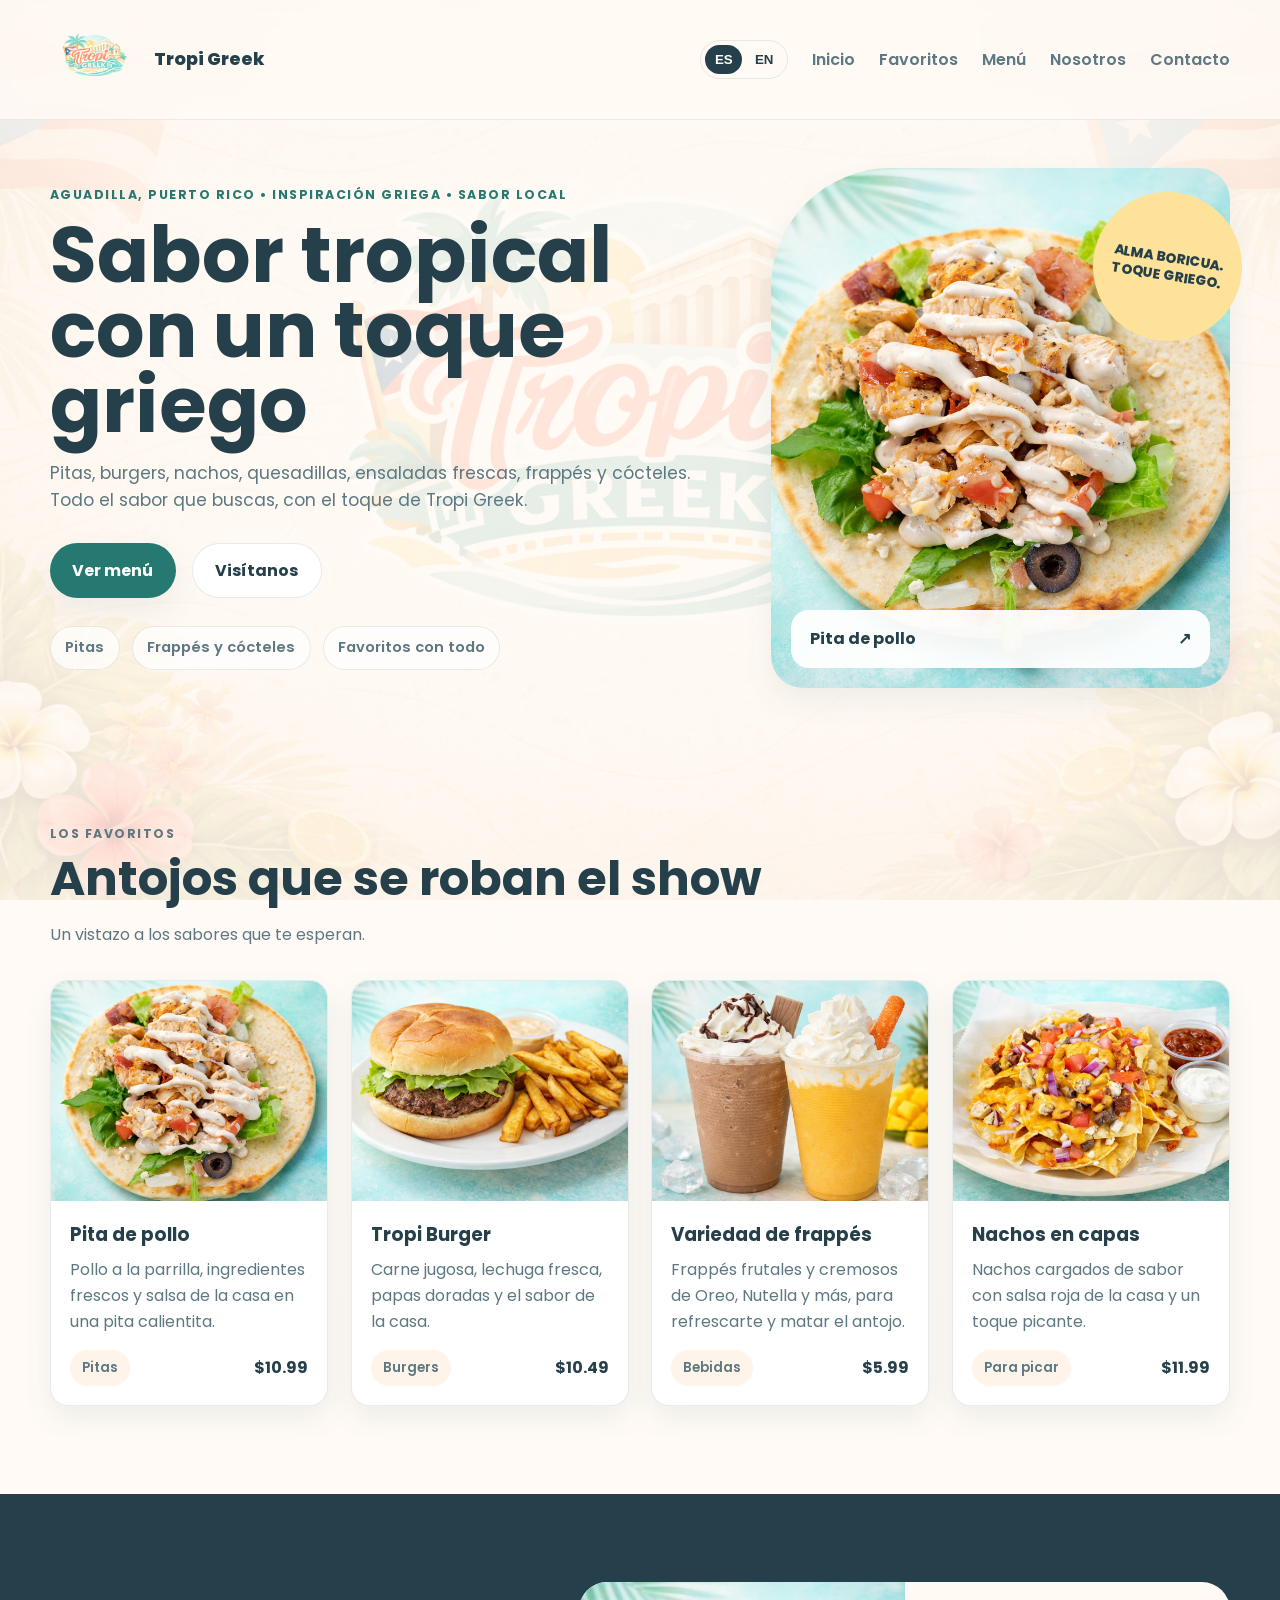
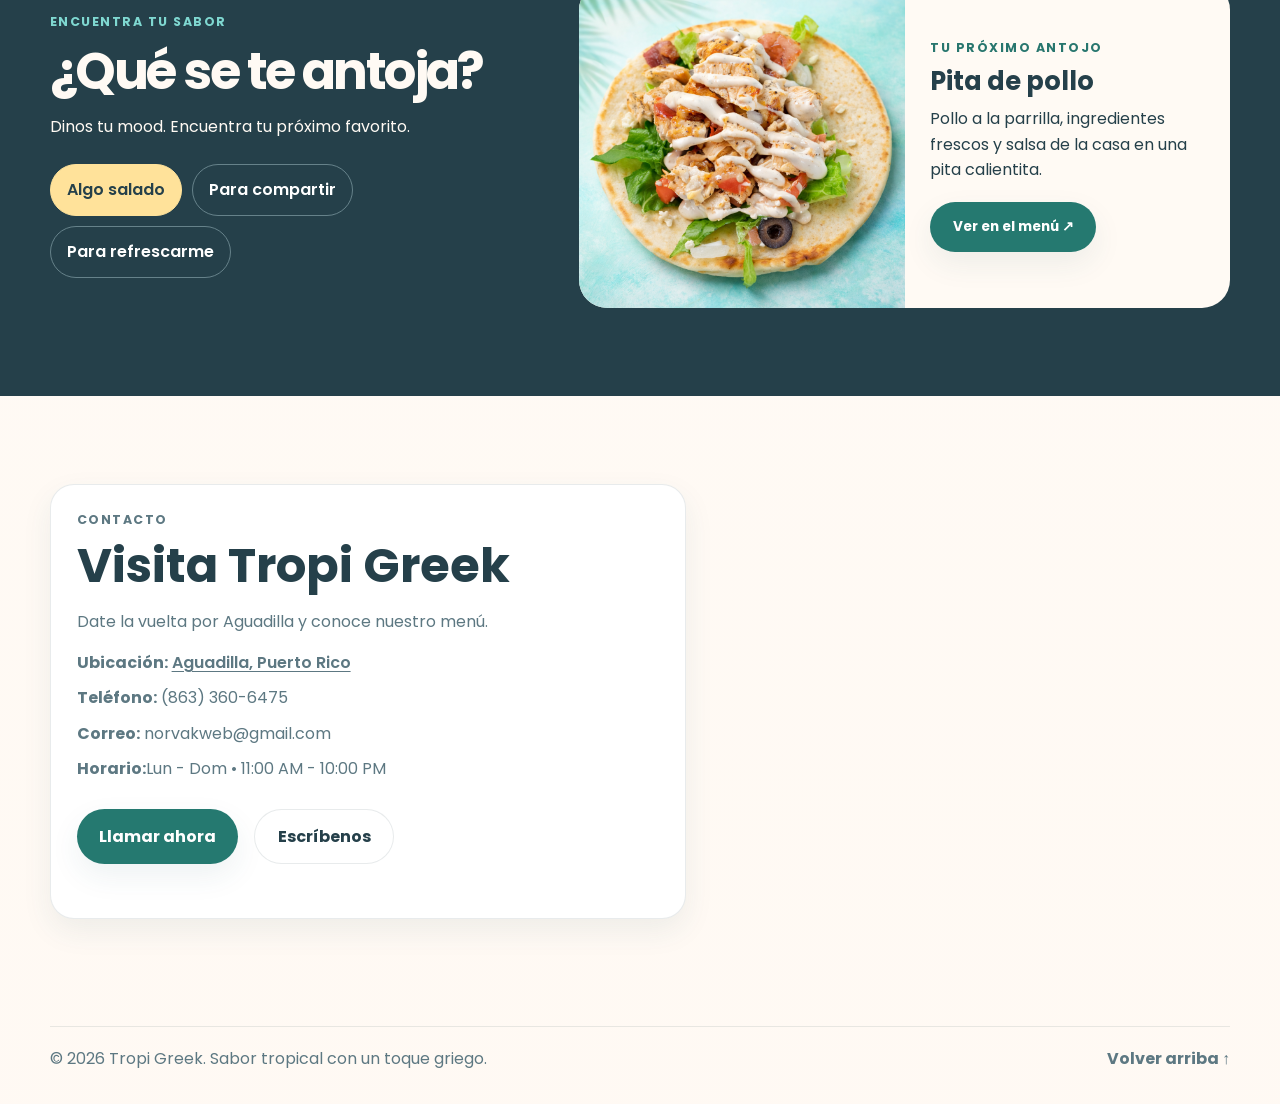
==== commit 58c53819: "Add bilingual pages and refresh Tropi Greek experience" ====
--- a/index.html
+++ b/index.html
@@ -32,8 +32,7 @@
           <span class="logo-text">Tropi Greek</span>
         </a>
 
-        <button
-          class="nav-toggle"
+        <div class="language-switch" role="group" aria-label="Idioma / Language"><button type="button" data-lang="es" lang="es">ES</button><button type="button" data-lang="en" lang="en">EN</button></div><button class="nav-toggle"
           id="navToggle"
           aria-label="Toggle menu"
           aria-expanded="false"
@@ -46,9 +45,9 @@
         <ul class="nav-menu" id="navMenu">
           <li><a href="#home">Home</a></li>
           <li><a href="#featured">Featured</a></li>
-          <li><a href="#menu">Menu</a></li>
-          <li><a href="#gallery">Categories</a></li>
-          <li><a href="#about">About</a></li>
+          <li><a href="menu.html" target="_blank" rel="noopener">Menu</a></li>
+
+          <li><a href="about.html">About</a></li>
           <li><a href="#contact">Contact</a></li>
         </ul>
       </div>
@@ -68,7 +67,7 @@
         </p>
 
         <div class="hero-actions">
-          <a href="#menu" class="btn btn-primary">View Menu</a>
+          <a href="menu.html" target="_blank" rel="noopener" class="btn btn-primary">View Menu</a>
           <a href="#contact" class="btn btn-secondary">Visit Us</a>
         </div>
 
@@ -79,19 +78,7 @@
         </div>
       </div>
 
-      <div class="hero-card">
-        <div class="hero-card-inner">
-          <p class="mini-label">Popular picks</p>
-          <h2>Fresh, loaded, unforgettable</h2>
-
-          <ul>
-            <li>Chicken, steak and tripleta pita wraps</li>
-            <li>Layered nachos, pitadillas and quesadillas</li>
-            <li>Frappes, margaritas and daiquiris</li>
-            <li>Burgers, salads and house favorites</li>
-          </ul>
-        </div>
-      </div>
+      <div class="hero-visual"><img src="img/pita-pollo.png" alt="Chicken pita wrap from Tropi Greek" fetchpriority="high"><div class="hero-stamp">BORICUA SOUL.<br>GREEK TWIST.</div><a class="hero-photo-label" href="menu.html" target="_blank" rel="noopener">Chicken Pita Wrap <span>↗</span></a></div>
     </section>
   </header>
 
@@ -191,250 +178,10 @@
       </div>
     </section>
 
-    <!-- Menu -->
-    <section class="section menu-section" id="menu">
-      <div class="container">
-        <div class="section-heading">
-          <p class="section-kicker">Full menu</p>
-          <h2>Real menu favorites</h2>
-          <p>Browse the main categories and some of the items people come back for.</p>
-        </div>
-
-        <div class="menu-tabs" id="menuTabs">
-          <button class="tab-btn active" data-category="wraps">Wraps</button>
-          <button class="tab-btn" data-category="snacks">Snacks</button>
-          <button class="tab-btn" data-category="burgers">Burgers</button>
-          <button class="tab-btn" data-category="drinks">Drinks</button>
-          <button class="tab-btn" data-category="specials">Specials</button>
-        </div>
-
-        <div class="menu-panel active" data-panel="wraps">
-          <div class="menu-list">
-            <article class="menu-item">
-              <div>
-                <h3>Chicken Pita Wrap</h3>
-                <p>Grilled chicken with fresh toppings and house sauce in warm pita.</p>
-              </div>
-              <strong>$10.99</strong>
-            </article>
-
-            <article class="menu-item">
-              <div>
-                <h3>Steak Pita Wrap</h3>
-                <p>Seasoned steak, fresh vegetables and creamy garlic-style sauce.</p>
-              </div>
-              <strong>$12.49</strong>
-            </article>
-
-            <article class="menu-item">
-              <div>
-                <h3>Tripleta Pita Wrap</h3>
-                <p>Puerto Rican-style tripleta flavor packed into a pita wrap.</p>
-              </div>
-              <strong>$13.49</strong>
-            </article>
-
-            <article class="menu-item">
-              <div>
-                <h3>Pitadilla</h3>
-                <p>House-style pita folded with melty filling and bold flavor.</p>
-              </div>
-              <strong>$10.99</strong>
-            </article>
-          </div>
-        </div>
-
-        <div class="menu-panel" data-panel="snacks">
-          <div class="menu-list">
-            <article class="menu-item">
-              <div>
-                <h3>Layered Nachos</h3>
-                <p>Loaded nachos with toppings, cheese and house-made spicy red sauce.</p>
-              </div>
-              <strong>$11.99</strong>
-            </article>
-
-            <article class="menu-item">
-              <div>
-                <h3>Quesadilla</h3>
-                <p>Golden grilled tortilla with melty cheese and your choice of filling.</p>
-              </div>
-              <strong>$9.99</strong>
-            </article>
-
-            <article class="menu-item">
-              <div>
-                <h3>Pitadilla</h3>
-                <p>A local favorite with pita, filling and a crispy, satisfying bite.</p>
-              </div>
-              <strong>$10.99</strong>
-            </article>
-
-            <article class="menu-item">
-              <div>
-                <h3>Loaded Fries</h3>
-                <p>Crispy fries topped with cheese, sauce and extra flavor.</p>
-              </div>
-              <strong>$8.99</strong>
-            </article>
-          </div>
-        </div>
-
-        <div class="menu-panel" data-panel="burgers">
-          <div class="menu-list">
-            <article class="menu-item">
-              <div>
-                <h3>Tropi Burger</h3>
-                <p>Juicy beef patty with lettuce, cheese and house flavor.</p>
-              </div>
-              <strong>$10.49</strong>
-            </article>
-
-            <article class="menu-item">
-              <div>
-                <h3>Double Burger</h3>
-                <p>Double patty, double cheese and the kind of appetite it deserves.</p>
-              </div>
-              <strong>$13.99</strong>
-            </article>
-
-            <article class="menu-item">
-              <div>
-                <h3>House Burger Combo</h3>
-                <p>Burger served with fries for an easy go-to favorite.</p>
-              </div>
-              <strong>$16.49</strong>
-            </article>
-          </div>
-        </div>
-
-        <div class="menu-panel" data-panel="drinks">
-          <div class="menu-list">
-            <article class="menu-item">
-              <div>
-                <h3>Frappes</h3>
-                <p>Available in fruity and creamy flavors like Oreo, Nutella and more.</p>
-              </div>
-              <strong>$5.99</strong>
-            </article>
-
-            <article class="menu-item">
-              <div>
-                <h3>Margarita</h3>
-                <p>Cold, citrusy and made for the menu’s bolder side.</p>
-              </div>
-              <strong>$8.99</strong>
-            </article>
-
-            <article class="menu-item">
-              <div>
-                <h3>Daiquiri</h3>
-                <p>Frozen and refreshing with a smooth tropical finish.</p>
-              </div>
-              <strong>$8.49</strong>
-            </article>
-
-            <article class="menu-item">
-              <div>
-                <h3>House Drinks</h3>
-                <p>A rotating mix of refreshing options to pair with any meal.</p>
-              </div>
-              <strong>$3.99+</strong>
-            </article>
-          </div>
-        </div>
-
-        <div class="menu-panel" data-panel="specials">
-          <div class="menu-list">
-            <article class="menu-item">
-              <div>
-                <h3>Wrap Combo</h3>
-                <p>Any pita wrap served with fries and a drink.</p>
-              </div>
-              <strong>$15.99</strong>
-            </article>
-
-            <article class="menu-item">
-              <div>
-                <h3>Snack Combo</h3>
-                <p>Quesadilla, pitadilla or nachos with a frappe or drink.</p>
-              </div>
-              <strong>$14.49</strong>
-            </article>
-
-            <article class="menu-item">
-              <div>
-                <h3>Burger Combo</h3>
-                <p>Burger, fries and drink for an easy full meal.</p>
-              </div>
-              <strong>$16.49</strong>
-            </article>
-          </div>
-        </div>
-      </div>
-    </section>
-
-    <!-- Categories -->
-    <section class="section gallery-section" id="gallery">
-      <div class="container">
-        <div class="section-heading">
-          <p class="section-kicker">Menu Categories</p>
-          <h2>Explore Tropi Greek</h2>
-          <p>Five main categories that define the menu and the style of the spot.</p>
-        </div>
-
-        <div class="gallery-grid gallery-grid-five">
-          <div class="gallery-card gallery-a">
-            <span>Wraps</span>
-          </div>
-
-          <div class="gallery-card gallery-b">
-            <span>Frappes</span>
-          </div>
-
-          <div class="gallery-card gallery-c">
-            <span>Nachos / Pitadilla / Quesadilla</span>
-          </div>
-
-          <div class="gallery-card gallery-d">
-            <span>Salads</span>
-          </div>
-
-          <div class="gallery-card gallery-e">
-            <span>Burgers</span>
-          </div>
-        </div>
-      </div>
-    </section>
-
-    <!-- About -->
-    <section class="section about-section" id="about">
-      <div class="container about-grid">
-        <div>
-          <p class="section-kicker">About Tropi Greek</p>
-          <h2>Aguadilla flavor with its own identity</h2>
-          <p>
-            Tropi Greek brings together Puerto Rican favorites, Greek-inspired
-            touches and a menu built around wraps, snacks, burgers, salads and drinks
-            that people actually want to order.
-          </p>
-          <p>
-            It’s casual, colorful, flavorful and built to feel like a real local
-            spot, not a generic concept trying too hard to sound cool.
-          </p>
-        </div>
-
-        <div class="about-box">
-          <h3>What makes it different</h3>
-          <ul>
-            <li>Pita wraps, pitadillas, quesadillas and layered nachos</li>
-            <li>Frappes, margaritas, daiquiris and refreshing drinks</li>
-            <li>Greek-inspired touches mixed with Puerto Rican flavor</li>
-            <li>A menu built around real favorites people actually order</li>
-          </ul>
-        </div>
-      </div>
-    </section>
+
+
+    <section class="section craving-section" id="cravings"><div class="container craving-grid"><div><p class="section-kicker">Find your flavor</p><h2>What are you craving?</h2><p>Pick your mood. Find your next favorite.</p><div class="craving-options" role="group" aria-label="Choose your craving"><button type="button" data-craving="wraps" aria-pressed="true">Something savory</button><button type="button" data-craving="snacks" aria-pressed="false">Made to share</button><button type="button" data-craving="drinks" aria-pressed="false">Cool me down</button></div></div><article class="craving-result" aria-live="polite"><img id="cravingImage" src="img/pita-pollo.png" alt="Chicken pita wrap from Tropi Greek" loading="lazy"><div><p class="section-kicker">Your next bite</p><h3 id="cravingTitle">Chicken Pita Wrap</h3><p id="cravingDescription">Grilled chicken, fresh toppings and house sauce wrapped in warm pita.</p><a class="btn btn-primary" id="cravingLink" href="menu.html" target="_blank" rel="noopener">See it on the menu ↗</a></div></article></div></section>
+
 
     <!-- Contact -->
     <section class="section contact-section" id="contact">
@@ -477,6 +224,7 @@
     </div>
   </footer>
 
+  <script src="translations.js"></script>
   <script src="script.js"></script>
 </body>
 </html>
--- a/style.css
+++ b/style.css
@@ -5,7 +5,7 @@
   --text: #25404a;
   --text-soft: #5d7882;
   --primary: #7fd8d1;
-  --primary-deep: #52c2b8;
+  --primary-deep: #257970;
   --secondary: #ffb8a6;
   --accent: #ffe29a;
   --mint: #c8f0dc;
@@ -17,6 +17,32 @@
   --container: 1180px;
 }
 
+/* A stronger food-first composition, with the original tropical palette. */
+.language-switch { display:flex; gap:3px; padding:4px; border:1px solid var(--border); border-radius:999px; margin-left:auto; margin-right:1.5rem; }
+.language-switch button { border:0; background:transparent; color:var(--text); padding:.45rem .6rem; border-radius:999px; cursor:pointer; font-weight:700; }
+.language-switch button[aria-pressed="true"] { background:#25404a; color:white; }
+.hero-visual { position:relative; min-width:0; isolation:isolate; }
+.hero-visual > img { width:100%; height:520px; object-fit:cover; border-radius:120px 32px 32px 32px; box-shadow:var(--shadow); }
+.hero-stamp { position:absolute; top:24px; right:-12px; background:var(--accent); color:var(--text); padding:1.2rem; border-radius:50%; aspect-ratio:1; display:grid; place-content:center; font-weight:800; font-size:.85rem; line-height:1.3; transform:rotate(9deg); }
+.hero-photo-label { position:absolute; bottom:20px; left:20px; right:20px; background:rgba(255,255,255,.94); padding:1rem 1.2rem; border-radius:18px; font-weight:700; display:flex; justify-content:space-between; gap:1rem; }
+.craving-section { background:#25404a; color:#fffaf4; }
+.craving-grid { display:grid; grid-template-columns:.85fr 1.15fr; gap:3rem; align-items:center; }
+.craving-section h2 { font-size:clamp(2.2rem,4vw,3.8rem); letter-spacing:-.05em; line-height:1.04; margin:.8rem 0 1rem; }
+.craving-section .section-kicker { color:var(--primary); }
+.craving-options { display:flex; flex-wrap:wrap; gap:.65rem; margin-top:1.5rem; }
+.craving-options button { font:inherit; font-weight:600; cursor:pointer; border:1px solid #66828a; background:transparent; color:white; border-radius:999px; padding:.75rem 1rem; }
+.craving-options button[aria-pressed="true"] { background:var(--accent); border-color:var(--accent); color:var(--text); }
+.craving-result { overflow:hidden; background:#fffaf4; color:var(--text); border-radius:28px; display:grid; grid-template-columns:1fr 1fr; }
+.craving-result > img { width:100%; height:100%; min-height:320px; object-fit:cover; }
+.craving-result > div { padding:1.6rem; align-self:center; }
+.craving-result h3 { font-size:1.6rem; line-height:1.15; margin:.6rem 0; }
+.craving-result .section-kicker { color:#28766e; }
+.craving-result .btn { margin-top:1.2rem; font-size:.85rem; }
+:focus-visible { outline:3px solid #bd570b; outline-offset:4px; }
+@media(max-width:1000px) { .nav-menu { gap:.7rem; } .logo-text { display:none; } .craving-grid { grid-template-columns:1fr; } }
+@media(max-width:768px) { .hero-visual > img { height:380px; border-radius:64px 24px 24px; } .hero-stamp { right:8px; } .craving-result { grid-template-columns:1fr; } .craving-result > img { height:240px; min-height:0; } .language-switch { margin-right:1rem; } }
+@media(prefers-reduced-motion:reduce) { html { scroll-behavior:auto!important; } *, *::before, *::after { transition:none!important; } }
+
 * {
   box-sizing: border-box;
   margin: 0;
@@ -75,12 +101,17 @@
 }
 
 .section-heading h2,
+.section-heading h1,
+.about-section h1,
 .about-section h2,
 .contact-card h2 {
   font-size: clamp(2rem, 4vw, 3rem);
   line-height: 1.1;
   margin: 0.6rem 0 1rem;
 }
+
+.subpage-header { padding-bottom: 0; }
+.nav-menu a[aria-current="page"] { color:var(--text); text-decoration:underline; text-underline-offset:6px; text-decoration-color:var(--primary-deep); }
 
 .section-heading p,
 .hero-text,
@@ -593,4 +624,4 @@
     width: 72px;
     height: 72px;
   }
-}+}
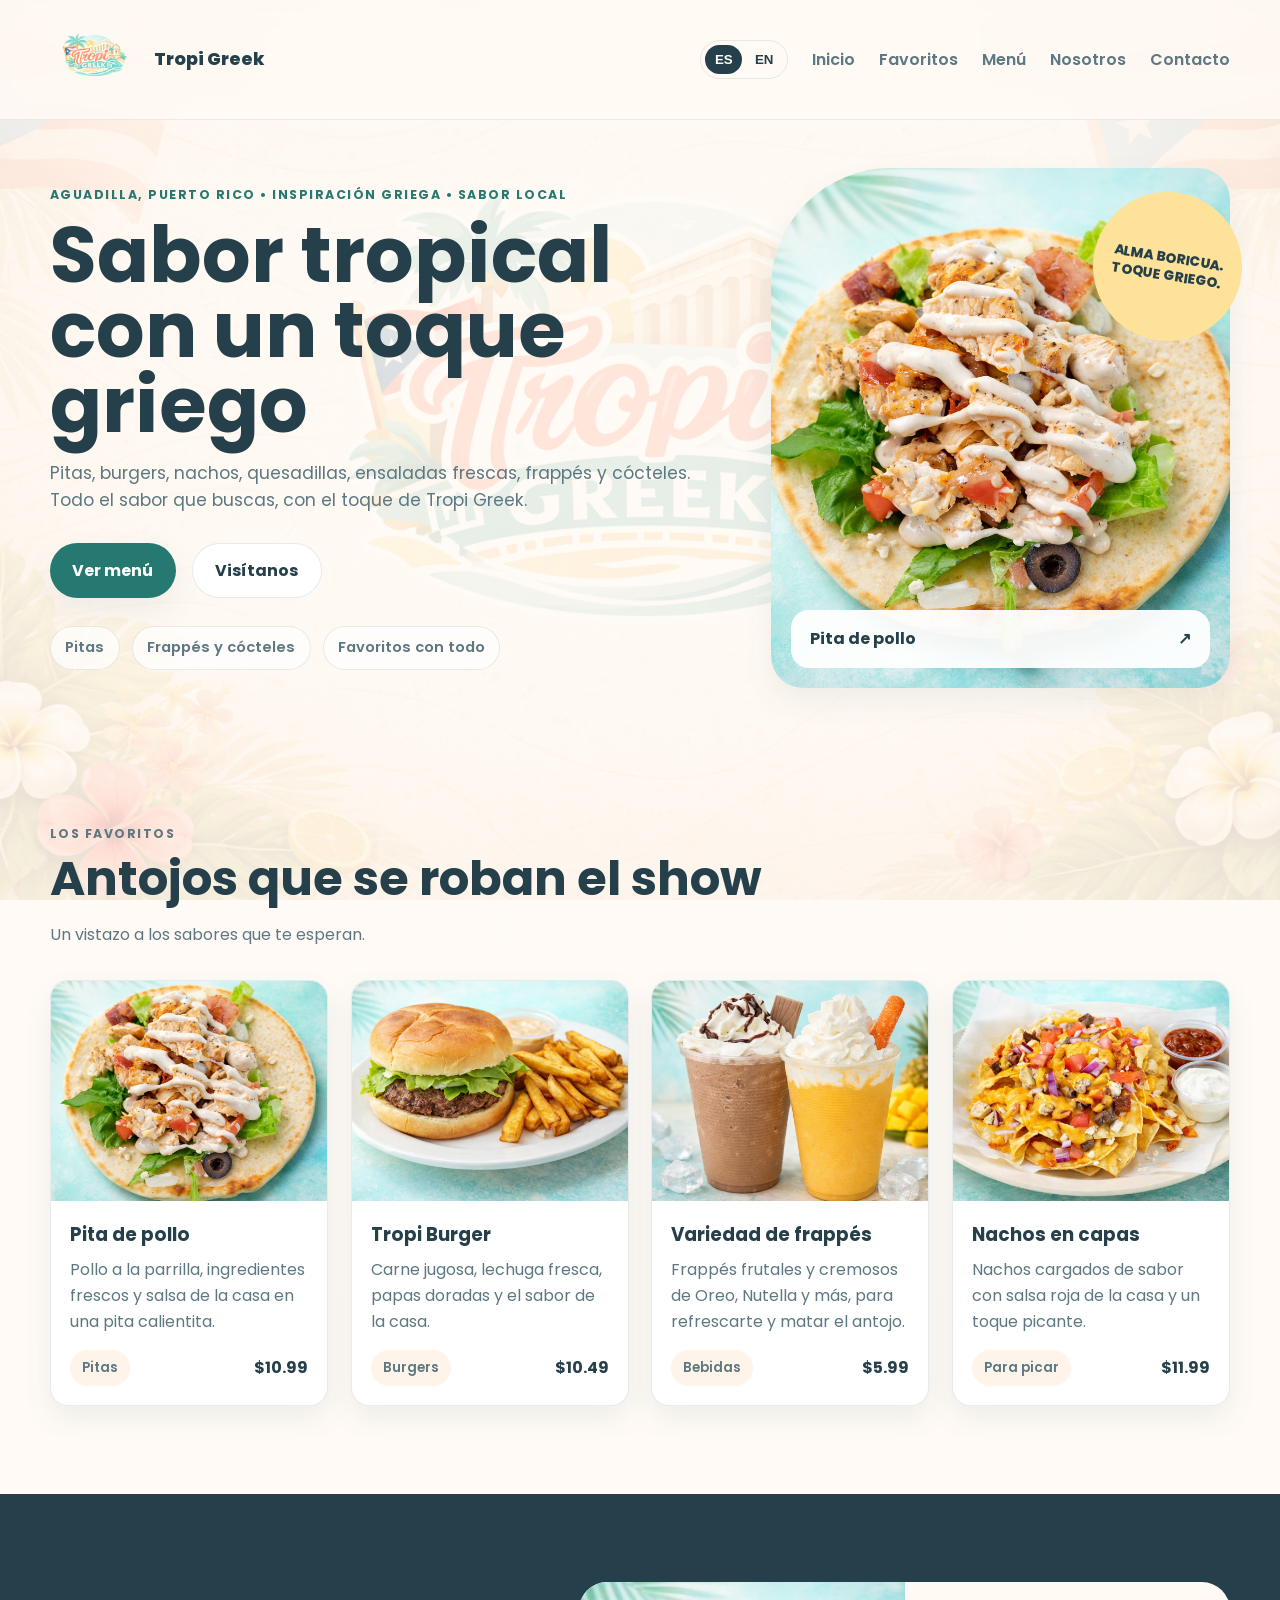
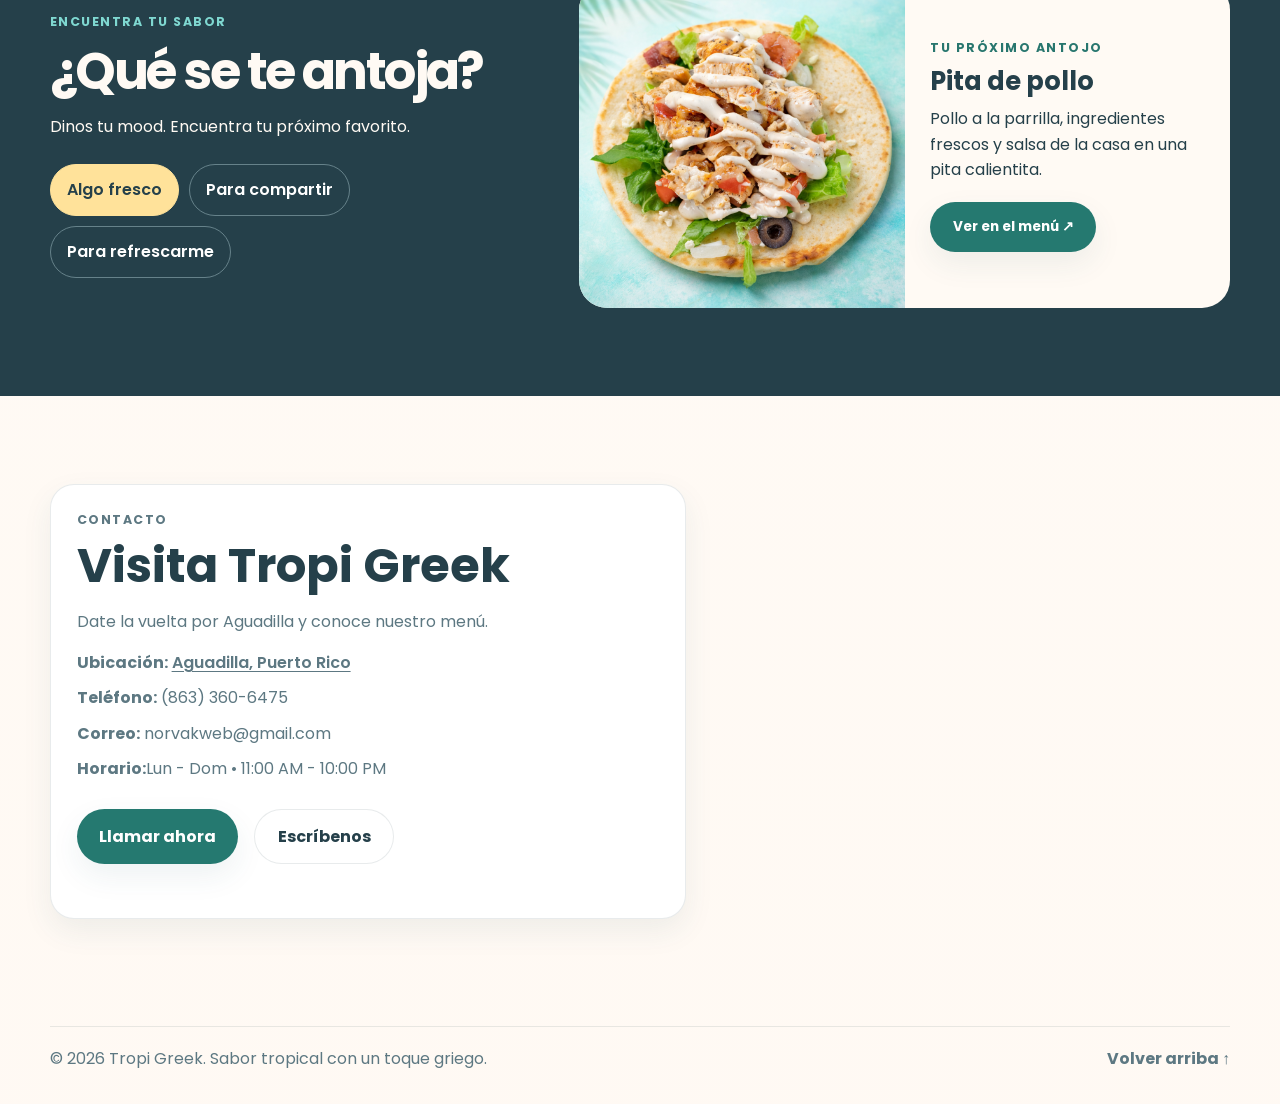
==== commit f5a6ccda: "Keep navigation visible throughout pages and rename fresh craving" ====
--- a/index.html
+++ b/index.html
@@ -16,11 +16,10 @@
     href="https://fonts.googleapis.com/css2?family=Poppins:wght@400;500;600;700;800&display=swap"
     rel="stylesheet"
   />
-  <link rel="stylesheet" href="style.css" />
+  <link rel="stylesheet" href="style.css?v=4a8264ad04" />
 </head>
 <body>
   <!-- Header / Navigation -->
-  <header class="site-header" id="home">
     <nav class="nav">
       <div class="container nav-inner">
         <a href="#home" class="logo">
@@ -52,6 +51,8 @@
         </ul>
       </div>
     </nav>
+  <header class="site-header" id="home">
+
 
     <!-- Hero -->
     <section class="hero container">
@@ -180,7 +181,7 @@
 
 
 
-    <section class="section craving-section" id="cravings"><div class="container craving-grid"><div><p class="section-kicker">Find your flavor</p><h2>What are you craving?</h2><p>Pick your mood. Find your next favorite.</p><div class="craving-options" role="group" aria-label="Choose your craving"><button type="button" data-craving="wraps" aria-pressed="true">Something savory</button><button type="button" data-craving="snacks" aria-pressed="false">Made to share</button><button type="button" data-craving="drinks" aria-pressed="false">Cool me down</button></div></div><article class="craving-result" aria-live="polite"><img id="cravingImage" src="img/pita-pollo.png" alt="Chicken pita wrap from Tropi Greek" loading="lazy"><div><p class="section-kicker">Your next bite</p><h3 id="cravingTitle">Chicken Pita Wrap</h3><p id="cravingDescription">Grilled chicken, fresh toppings and house sauce wrapped in warm pita.</p><a class="btn btn-primary" id="cravingLink" href="menu.html" target="_blank" rel="noopener">See it on the menu ↗</a></div></article></div></section>
+    <section class="section craving-section" id="cravings"><div class="container craving-grid"><div><p class="section-kicker">Find your flavor</p><h2>What are you craving?</h2><p>Pick your mood. Find your next favorite.</p><div class="craving-options" role="group" aria-label="Choose your craving"><button type="button" data-craving="wraps" aria-pressed="true">Something fresh</button><button type="button" data-craving="snacks" aria-pressed="false">Made to share</button><button type="button" data-craving="drinks" aria-pressed="false">Cool me down</button></div></div><article class="craving-result" aria-live="polite"><img id="cravingImage" src="img/pita-pollo.png" alt="Chicken pita wrap from Tropi Greek" loading="lazy"><div><p class="section-kicker">Your next bite</p><h3 id="cravingTitle">Chicken Pita Wrap</h3><p id="cravingDescription">Grilled chicken, fresh toppings and house sauce wrapped in warm pita.</p><a class="btn btn-primary" id="cravingLink" href="menu.html" target="_blank" rel="noopener">See it on the menu ↗</a></div></article></div></section>
 
 
     <!-- Contact -->
@@ -224,7 +225,7 @@
     </div>
   </footer>
 
-  <script src="translations.js"></script>
-  <script src="script.js"></script>
+  <script src="translations.js?v=12bc063217"></script>
+  <script src="script.js?v=9ba42523ad"></script>
 </body>
 </html>
--- a/style.css
+++ b/style.css
@@ -51,6 +51,7 @@
 
 html {
   scroll-behavior: smooth;
+  scroll-padding-top: 125px;
 }
 
 body {
@@ -566,6 +567,7 @@
 }
 
 @media (max-width: 768px) {
+  html { scroll-padding-top: 110px; }
   .nav-toggle {
     display: block;
     z-index: 20;
